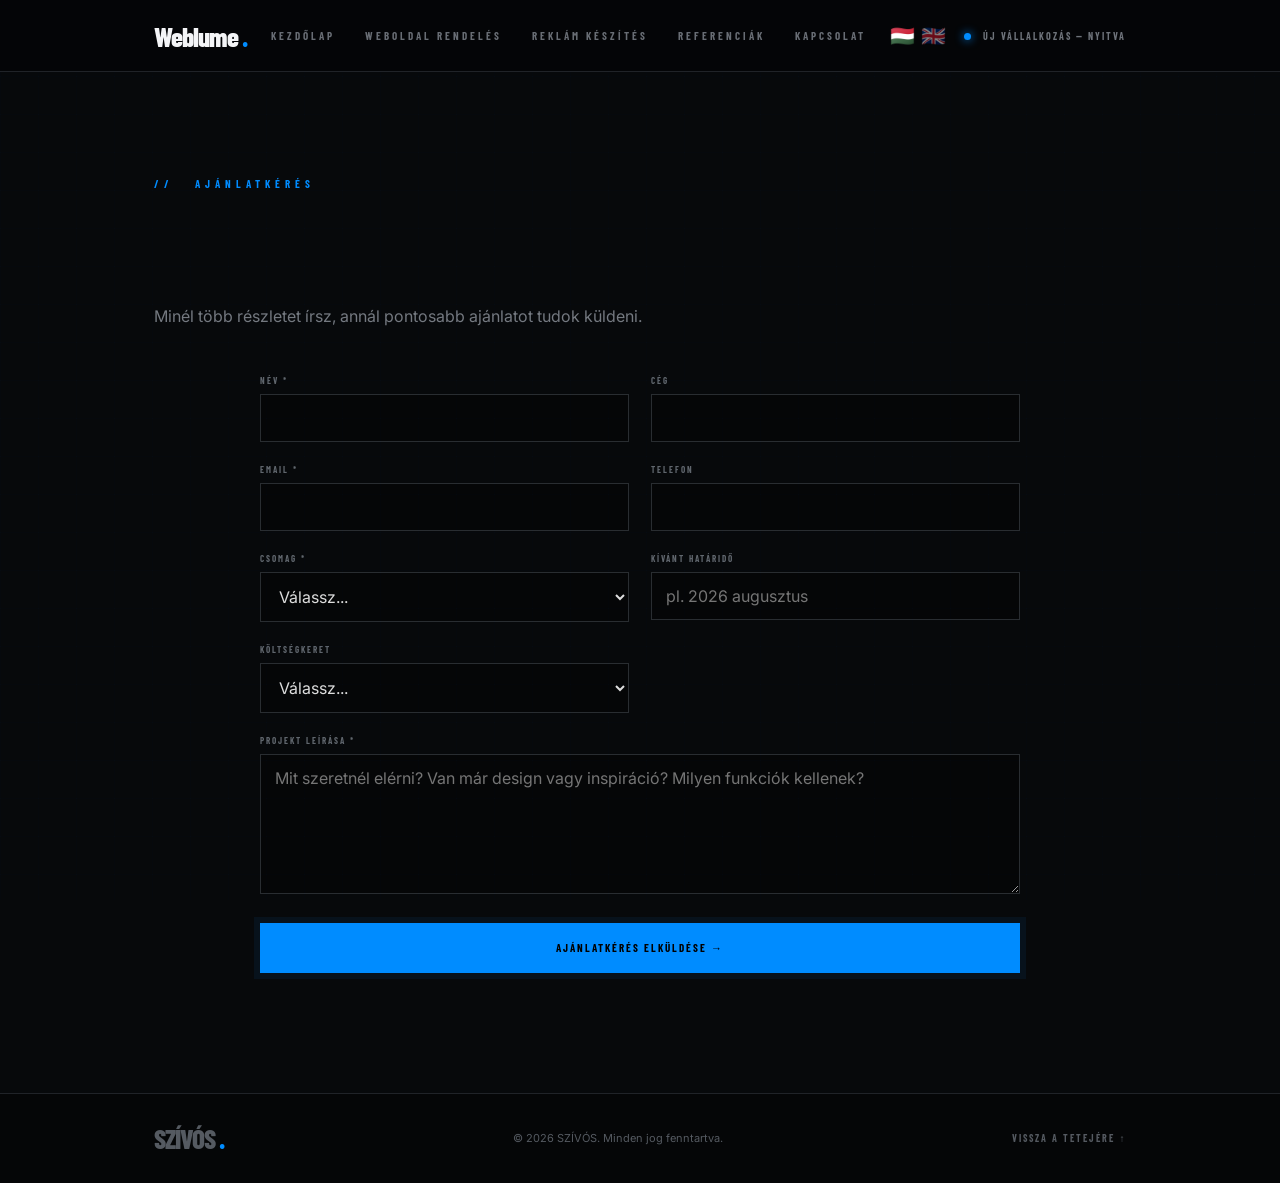
==== ajanlatkeres.html @ 160bc91e "Add files via upload" ====
<!DOCTYPE html>
<html lang="hu">
    <head>
        <meta charset="UTF-8">
        <meta name="viewport" content="width=device-width,initial-scale=1.0">
        <title>AJÁNLATKÉRÉS — SZÍVÓS.</title>
        <link rel="stylesheet" href="style.css">
    </head>
    <body id="top">
        <header class="header">
            <a class="logo" href="index.html">Weblume
                <span>.</span>
            </a>
            <nav class="nav">
                <a href="index.html">KEZDŐLAP</a>
                <a href="weboldal-rendeles.html">WEBOLDAL RENDELÉS</a>
                <a href="reklam-keszites">REKLÁM KÉSZÍTÉS</a>
                <a href="referenciak.html">REFERENCIÁK</a>
                <a href="kapcsolat.html">KAPCSOLAT</a>
            </nav>
            <div class="header-right">
                <button class="lang active">🇭🇺</button>
                <button class="lang">🇬🇧</button>
                <span class="status">
                    <i></i> ÚJ VÁLLALKOZÁS — NYITVA
                </span>
            </div>
            <button class="menu-toggle" aria-label="Menü">☰</button>
        </header>
        <main class="page">
            <section class="section quote-section">
                <div class="container">
                    <div class="eyebrow">// &nbsp; AJÁNLATKÉRÉS</div>
                    <h1 style="font:900 clamp(65px,8vw,115px)/.8 'Barlow Condensed';margin:18px 0 12px">AJÁNLATKÉRÉS</h1>
                    <p style="color:#747980;margin-bottom:45px">Minél több részletet írsz, annál pontosabb ajánlatot tudok küldeni.</p>
                    <form class="quote-form" id="quoteForm">
                        <div class="form-grid">
                            <div class="field">
                                <label>NÉV *</label>
                                <input name="Név" required>
                            </div>
                            <div class="field">
                                <label>CÉG</label>
                                <input name="Cég">
                            </div>
                            <div class="field">
                                <label>EMAIL *</label>
                                <input type="email" name="Email" required>
                            </div>
                            <div class="field">
                                <label>TELEFON</label>
                                <input name="Telefon">
                            </div>
                            <div class="field">
                                <label>CSOMAG *</label>
                                <select name="Csomag" required>
                                    <option value="">Válassz...</option>
                                    <option>One-page starter</option>
                                    <option>Bemutatkozó oldal</option>
                                    <option>Webshop</option>
                                    <option>Egyedi alkalmazás</option>
                                </select>
                            </div>
                            <div class="field">
                                <label>KÍVÁNT HATÁRIDŐ</label>
                                <input name="Határidő" placeholder="pl. 2026 augusztus">
                            </div>
                            <div class="field">
                                <label>KÖLTSÉGKERET</label>
                                <select name="Költségkeret">
                                    <option>Válassz...</option>
                                    <option>80–150 ezer Ft</option>
                                    <option>150–300 ezer Ft</option>
                                    <option>300–500 ezer Ft</option>
                                    <option>500 ezer Ft felett</option>
                                </select>
                            </div>
                            <div class="field full-row">
                                <label>PROJEKT LEÍRÁSA *</label>
                                <textarea name="Projekt leírása" required placeholder="Mit szeretnél elérni? Van már design vagy inspiráció? Milyen funkciók kellenek?"></textarea>
                            </div>
                        </div>
                        <button class="btn btn-primary full form-submit" type="submit">AJÁNLATKÉRÉS ELKÜLDÉSE →</button>
                        <p class="form-message" id="formMessage"></p>
                    </form>
                </div>
            </section>
        </main>
        <footer class="footer">
            <div class="logo">SZÍVÓS
                <span>.</span>
            </div>
            <p>© 2026 SZÍVÓS. Minden jog fenntartva.</p>
            <a href="#top">VISSZA A TETEJÉRE ↑</a>
        </footer>

        <!-- Sikeres ajánlatkérés popup -->
        <div class="success-modal" id="successModal" aria-hidden="true">
            <div class="success-modal-backdrop"></div>
            <div class="success-modal-box" role="dialog" aria-modal="true" aria-labelledby="successTitle">
                <button class="success-modal-close" id="successModalClose" type="button" aria-label="Bezárás">×</button>
                <div class="success-icon">✓</div>
                <div class="eyebrow">// &nbsp; ELKÜLDVE</div>
                <h2 id="successTitle">KÖSZÖNÖM A<br>MEGKERESÉST!</h2>
                <p>Az ajánlatkérésed sikeresen megérkezett. Hamarosan jelentkezem a megadott elérhetőségen.</p>
                <button class="btn btn-primary success-modal-button" id="successModalOk" type="button">RENDBEN →</button>
            </div>
        </div>

        <script src="ajanlatkeres.js"></script>
    </body>
</html>
---- style.css ----
@import url('https://fonts.googleapis.com/css2?family=Barlow+Condensed:wght@400;500;600;700;800;900&family=Inter:wght@400;500;600;700&display=swap');

:root {
    --bg: #050607;
    --panel: #0d0f11;
    --panel2: #090a0c;
    --white: #f4f5f7;
    --muted: #777c83;
    --muted2: #555a61;
    --line: #24282d;
    --blue: #008cff;
    --blue2: #006bc9;
}

* {
    box-sizing: border-box;
    margin: 0;
    padding: 0
}

html {
    scroll-behavior: smooth
}

body {
    background: var(--bg);
    color: var(--white);
    font-family: Inter, Arial, sans-serif;
    overflow-x: hidden;
}

body:before {
    content: "";
    position: fixed;
    inset: 0;
    pointer-events: none;
    z-index: 50;
    opacity: .16;
    background-image:
        linear-gradient(rgba(0, 140, 255, .08) 1px, transparent 1px),
        linear-gradient(90deg, rgba(0, 140, 255, .08) 1px, transparent 1px);
    background-size: 38px 38px;
}

a {
    text-decoration: none;
    color: inherit
}

button,
input,
select,
textarea {
    font: inherit
}

img {
    max-width: 100%;
    display: block
}

.header {
    position: fixed;
    top: 0;
    left: 0;
    right: 0;
    height: 72px;
    z-index: 100;
    display: flex;
    align-items: center;
    padding: 0 12%;
    background: rgba(5, 6, 8, .92);
    border-bottom: 1px solid #202328;
    backdrop-filter: blur(16px)
}

.logo {
    font: 800 27px "Barlow Condensed", sans-serif;
    letter-spacing: -1px;
    white-space: nowrap
}

.logo span {
    color: var(--blue)
}

.nav {
    display: flex;
    gap: 30px;
    margin: auto
}

.nav a {
    color: #686d74;
    font: 700 11px "Barlow Condensed", sans-serif;
    letter-spacing: 3px;
    transition: .2s
}

.nav a:hover,
.nav a.active {
    color: #fff
}

.header-right {
    display: flex;
    align-items: center;
    gap: 6px
}

.lang {
    border: 0;
    background: transparent;
    cursor: pointer;
    font-size: 20px;
    opacity: .5
}

.lang.active {
    opacity: 1
}

.status {
    margin-left: 12px;
    color: #6e737a;
    white-space: nowrap;
    font: 700 10px "Barlow Condensed";
    letter-spacing: 2px
}

.status i {
    display: inline-block;
    width: 7px;
    height: 7px;
    border-radius: 50%;
    background: var(--blue);
    box-shadow: 0 0 10px var(--blue);
    margin-right: 8px
}

.menu-toggle {
    display: none;
    margin-left: auto;
    border: 0;
    background: none;
    color: #fff;
    font-size: 25px
}

.page {
    padding-top: 72px
}

.section {
    padding: 105px 12%
}

.container {
    max-width: 1170px;
    margin: auto
}

.eyebrow {
    color: var(--blue);
    font: 700 11px "Barlow Condensed";
    letter-spacing: 5px
}

.section-title {
    display: flex;
    align-items: center;
    gap: 18px;
    margin-bottom: 48px
}

.section-title span {
    height: 1px;
    background: var(--line);
    flex: 1
}

.section-title p {
    color: #51565d;
    font: 700 10px "Barlow Condensed";
    letter-spacing: 5px
}

h1,
h2,
h3,
.condensed {
    font-family: "Barlow Condensed", sans-serif
}

.btn {
    min-height: 50px;
    padding: 0 25px;
    display: inline-flex;
    align-items: center;
    justify-content: center;
    border: 1px solid var(--line);
    font: 700 11px "Barlow Condensed";
    letter-spacing: 2px;
    cursor: pointer;
    transition: .2s
}

.btn-primary {
    background: var(--blue);
    border-color: var(--blue);
    box-shadow: 0 0 0 6px rgba(0, 140, 255, .07)
}

.btn-primary:hover {
    background: #1599ff;
    transform: translateY(-2px)
}

.btn-dark {
    background: #090a0c
}

.btn-dark:hover {
    border-color: var(--blue);
    color: var(--blue)
}

.hero-home {
    min-height: calc(100vh - 72px);
    display: flex;
    align-items: center;
    padding: 90px 12%;
    position: relative;
    overflow: hidden;
    background:
        radial-gradient(circle at 82% 60%, rgba(0, 100, 220, .19), transparent 30%),
        linear-gradient(90deg, #050607 0%, #050607 55%, #07101c 100%)
}

.hero-home:after {
    content: "";
    position: absolute;
    width: 650px;
    height: 650px;
    right: -120px;
    bottom: -240px;
    background: radial-gradient(circle, rgba(0, 113, 255, .22), transparent 68%);
    filter: blur(20px)
}

.hero-copy {
    position: relative;
    z-index: 2;
    max-width: 760px
}

.hero-copy h1 {
    margin: 25px 0 34px;
    font: 900 clamp(82px, 11vw, 166px) / 0.82 "Barlow Condensed";
    letter-spacing: -.045em;
    color: #f4f5f7;
    text-shadow: 0 8px 38px rgba(0, 0, 0, .35);
    max-width: 100%;
    animation: hero-title-in .9s cubic-bezier(.2,.75,.25,1) both;
}

.hero-copy h1 > span {
    display: block;
    white-space: nowrap;
}

.hero-copy h1 > span + span {
    margin-top: .24em;
}

.hero-dot {
    color: var(--blue);
}

.hero-copy p {
    max-width: 540px;
    color: #c0c5cc;
    line-height: 1.75;
    font-size: 16px;
    text-wrap: pretty;
    animation: rise-in .75s .15s both;
}

/* Shared reading rhythm and contrast across the inner pages */
.section p,
.order-hero p,
.contact-box p,
.ref-info p,
.ad-hero .hero-lead,
.ad-copy > p,
.cta-box p,
.process-item p,
.format-card p {
    color: #aeb4bd;
    line-height: 1.75;
}

.order-hero h1,
.order-shadow,
.contact-layout h1,
.ad-hero h1,
.section-heading,
.cta-box h2 {
    text-wrap: balance;
}

.order-hero h1,
.contact-layout h1,
.ad-hero h1,
.section-heading {
    animation: hero-title-in .8s cubic-bezier(.2,.75,.25,1) both;
}

.hero-actions {
    display: flex;
    gap: 12px;
    margin-top: 34px;
    animation: rise-in .75s .25s both
}

.service-grid {
    display: grid;
    grid-template-columns: repeat(3, 1fr);
    gap: 22px
}

.service-card {
    min-height: 225px;
    padding: 31px;
    border: 1px solid var(--line);
    background: #101113;
    position: relative;
    transition: .25s
}

.service-card:hover {
    border-color: var(--blue);
    box-shadow: 0 0 30px rgba(0, 140, 255, .08)
}

.service-card .num {
    color: var(--blue);
    font: 700 11px "Barlow Condensed";
    letter-spacing: 2px
}

.service-card h2 {
    margin: 20px 0 13px;
    font-size: 29px
}

.service-card p {
    color: #aeb4bd;
    font-size: 13px;
    line-height: 1.6
}

.service-card a {
    position: absolute;
    left: 31px;
    bottom: 24px;
    color: var(--blue);
    letter-spacing: 5px;
    font-weight: 700
}

.showcase {
    height: 400px;
    margin-top: 80px;
    border: 1px solid var(--line);
    position: relative;
    overflow: hidden;
    background: radial-gradient(ellipse at 60% 60%, #252b31 0, #090a0b 38%, #030405 72%)
}

.showcase:before {
    content: "";
    position: absolute;
    left: 18%;
    right: 8%;
    bottom: 23%;
    height: 35%;
    border-radius: 50% 70% 8% 10%;
    transform: skewX(-12deg) rotate(-3deg);
    background: linear-gradient(150deg, #101317, #444b53 43%, #070809 75%);
    box-shadow: 0 45px 60px #000
}

.showcase:after {
    content: "";
    position: absolute;
    left: 28%;
    bottom: 39%;
    width: 190px;
    height: 52px;
    background: linear-gradient(90deg, #ff2020, #fff);
    box-shadow: 0 0 35px rgba(255, 30, 30, .65);
    transform: skewX(-12deg) rotate(6deg);
    border-radius: 8px
}

.live {
    position: absolute;
    right: 24px;
    top: 24px;
    color: var(--blue);
    font: 700 10px "Barlow Condensed";
    letter-spacing: 2px
}

.refs-grid {
    display: grid;
    grid-template-columns: repeat(2, 1fr);
    gap: 22px
}

.ref-card {
    border: 1px solid var(--line);
    background: #101113;
    overflow: hidden
}

.ref-visual {
    height: 330px;
    background: #05070a;
    position: relative;
    overflow: hidden
}

.ref-visual.dashboard:after {
    content: "";
    position: absolute;
    left: 21%;
    top: 25%;
    width: 58%;
    height: 48%;
    border: 1px solid #17212d;
    background:
        linear-gradient(90deg, rgba(0, 140, 255, .16), transparent),
        repeating-linear-gradient(0deg, #0c1116 0 18px, #101820 18px 20px);
    box-shadow: 0 0 50px rgba(0, 90, 180, .18)
}

.ref-visual.car:after {
    content: "";
    position: absolute;
    left: 10%;
    right: 8%;
    bottom: 28%;
    height: 33%;
    border-radius: 60% 70% 10% 10%;
    transform: skewX(-12deg) rotate(-4deg);
    background: linear-gradient(150deg, #0e1114, #4a5055 45%, #08090a);
    box-shadow: 0 35px 50px #000
}

.ref-visual.car:before {
    content: "";
    position: absolute;
    left: 18%;
    bottom: 40%;
    width: 125px;
    height: 35px;
    background: #f42a2a;
    box-shadow: 0 0 35px #f42a2a;
    transform: skewX(-12deg)
}

.ref-info {
    padding: 27px
}

.ref-info small {
    color: var(--blue);
    font: 700 10px "Barlow Condensed";
    letter-spacing: 2px
}

.ref-info h3 {
    font-size: 28px;
    margin: 10px 0
}

.ref-info p {
    color: #aeb4bd;
    font-size: 13px;
    line-height: 1.6
}

.tags {
    display: flex;
    gap: 7px;
    flex-wrap: wrap;
    margin-top: 15px
}

.tag {
    padding: 6px 9px;
    border: 1px solid #292d31;
    color: #6e747a;
    font: 700 8px "Barlow Condensed";
    letter-spacing: 1.5px
}

.open {
    display: block;
    margin-top: 18px;
    color: var(--blue);
    font: 700 10px "Barlow Condensed";
    letter-spacing: 2px
}

.contact-layout {
    display: grid;
    grid-template-columns: 1fr 1fr;
    gap: 80px;
    align-items: center
}

.contact-layout h1 {
    font: 900 clamp(85px, 9vw, 145px)/.76 "Barlow Condensed";
    letter-spacing: -4px;
    margin: 25px 0 50px
}

.contact-list {
    border-top: 1px solid var(--line)
}

.contact-row {
    display: flex;
    justify-content: space-between;
    gap: 20px;
    padding: 17px 0;
    border-bottom: 1px solid var(--line)
}

.contact-row span {
    color: #5e636a;
    font: 700 9px "Barlow Condensed";
    letter-spacing: 2px
}

.contact-row strong {
    font: 700 10px "Barlow Condensed";
    letter-spacing: 2px;
    text-align: right
}

.contact-box {
    border: 1px solid var(--line);
    padding: 32px;
    background: #101113
}

.contact-box h2 {
    font-size: 28px;
    margin-bottom: 12px
}

.contact-box p {
    color: #aeb4bd;
    font-size: 13px;
    line-height: 1.7;
    margin-bottom: 28px
}

.contact-box .btn {
    width: 100%;
    margin-top: 10px
}

.order-hero {
    min-height: 820px;
    padding: 150px 12% 55px;
    position: relative;
    overflow: hidden;
    background:
        radial-gradient(circle at 70% 45%, rgba(0, 105, 240, .25), transparent 35%),
        linear-gradient(135deg, #030a15, #04060c 65%)
}

.order-grid {
    position: absolute;
    inset: 0;
    background-image: linear-gradient(rgba(0, 110, 255, .11) 1px, transparent 1px), linear-gradient(90deg, rgba(0, 110, 255, .11) 1px, transparent 1px);
    background-size: 38px 38px
}

.order-grid:after {
    content: "";
    position: absolute;
    inset: 0;
    background: linear-gradient(165deg, transparent 20%, rgba(0, 90, 220, .28) 20.2%, transparent 34%),
        linear-gradient(345deg, transparent 52%, rgba(0, 90, 220, .18) 52.2%, transparent 68%)
}

.order-inner {
    position: relative;
    z-index: 2;
    max-width: 1170px;
    margin: auto
}

.order-label {
    display: inline-block;
    padding: 7px 27px;
    border: 1px solid #28303b;
    border-radius: 20px;
    background: #05080c;
    color: var(--blue);
    font: 700 10px "Barlow Condensed";
    letter-spacing: 4px
}

.order-hero h1 {
    font: 900 clamp(100px, 11vw, 175px)/.75 "Barlow Condensed";
    letter-spacing: -5px;
    margin-top: 27px
}

.order-shadow {
    font: 900 clamp(100px, 11vw, 175px)/.75 "Barlow Condensed";
    letter-spacing: -5px;
    color: #444950;
    opacity: .65;
    margin-top: -2px
}

.order-desc {
    max-width: 615px;
    padding: 18px 16px;
    border-left: 2px solid var(--blue);
    background: rgba(7, 14, 22, .88);
    color: #92979e;
    line-height: 1.7;
    margin-top: 55px
}

.stats {
    display: grid;
    grid-template-columns: repeat(3, 1fr);
    gap: 16px;
    margin-top: 36px
}

.stat {
    padding: 17px 16px;
    border: 1px solid #29323d;
    background: rgba(7, 11, 16, .94)
}

.stat span {
    display: block;
    color: #626971;
    font: 700 9px "Barlow Condensed";
    letter-spacing: 2px;
    margin-bottom: 7px
}

.stat strong {
    color: var(--blue);
    font: 700 24px "Barlow Condensed"
}

.package-grid {
    display: grid;
    grid-template-columns: repeat(4, 1fr);
    gap: 20px
}

.package {
    min-height: 375px;
    padding: 27px 22px 22px;
    border: 1px solid var(--line);
    background: #101113;
    position: relative;
    transition: .2s
}

.package:hover,
.package.selected {
    border-color: var(--blue)
}

.package .num {
    color: var(--blue);
    font: 700 11px "Barlow Condensed";
    letter-spacing: 2px
}

.package h2 {
    font-size: 24px;
    margin: 18px 0 7px
}

.price {
    color: var(--blue);
    font: 700 16px "Barlow Condensed"
}

.package p {
    min-height: 70px;
    color: #aeb4bd;
    font-size: 13px;
    line-height: 1.55;
    margin-top: 15px
}

.package ul {
    list-style: none;
    border-top: 1px solid #292d31;
    padding-top: 11px;
    margin-top: 13px
}

.package li {
    color: #62686f;
    font: 700 9px "Barlow Condensed";
    letter-spacing: 1.7px;
    margin: 9px 0
}

.package li:before {
    content: "Ã¢Å“â€œ";
    color: var(--blue);
    margin-right: 8px
}

.package button {
    position: absolute;
    left: 22px;
    right: 22px;
    bottom: 21px;
    height: 38px;
    background: #08090a;
    color: #ddd;
    border: 1px solid #292d31;
    font: 700 9px "Barlow Condensed";
    letter-spacing: 2px;
    cursor: pointer
}

.package button:hover {
    border-color: var(--blue);
    color: var(--blue)
}

.popular {
    border-color: var(--blue)
}

.popular-label {
    position: absolute;
    top: -1px;
    left: 14px;
    transform: translateY(-50%);
    padding: 5px 10px;
    background: var(--blue);
    font: 700 9px "Barlow Condensed";
    letter-spacing: 1px
}

.extras {
    background: #070809
}

.option-grid {
    display: grid;
    grid-template-columns: repeat(4, 1fr);
    gap: 10px
}

.option {
    position: relative;
    min-height: 76px;
    padding: 16px;
    border: 1px solid #25292e;
    background: #090a0c;
    cursor: pointer;
    display: flex;
    align-items: center
}

.option input {
    position: absolute;
    opacity: 0
}

.option strong {
    display: block;
    font: 700 16px "Barlow Condensed"
}

.option small {
    display: block;
    color: #555b62;
    font: 700 8px "Barlow Condensed";
    letter-spacing: 2px;
    margin-top: 5px
}

.option i {
    margin-left: auto;
    width: 14px;
    height: 14px;
    border: 1px solid #30353a;
    border-radius: 50%
}

.option input:checked~i {
    background: var(--blue);
    border-color: var(--blue);
    box-shadow: 0 0 0 3px rgba(0, 140, 255, .1)
}

.style-grid {
    display: grid;
    grid-template-columns: repeat(4, 1fr);
    gap: 14px
}

.style-card {
    position: relative;
    padding: 22px;
    border: 1px solid var(--line);
    background: #0c0d0f;
    cursor: pointer
}

.style-card input {
    position: absolute;
    opacity: 0
}

.style-card:has(input:checked) {
    border-color: var(--blue)
}

.style-card strong {
    display: block;
    font: 700 21px "Barlow Condensed"
}

.style-card span {
    display: block;
    color: #aeb4bd;
    font-size: 12px;
    margin-top: 7px
}

.style-card i {
    position: absolute;
    right: 17px;
    top: 19px;
    width: 13px;
    height: 13px;
    border: 1px solid #2c3035;
    border-radius: 50%
}

.style-card:has(input:checked) i {
    background: var(--blue);
    border-color: var(--blue)
}

.calc-layout {
    display: grid;
    grid-template-columns: 1.4fr .9fr;
    gap: 22px
}

.calc-box,
.price-box {
    border: 1px solid #292d32;
    background: #0c0e10
}

.calc-box {
    padding: 5px 22px
}

.calc-row {
    min-height: 70px;
    display: grid;
    grid-template-columns: 170px 1fr auto;
    gap: 15px;
    align-items: center;
    border-bottom: 1px solid #292d32
}

.calc-row:last-child {
    border: 0
}

.calc-row span {
    color: #5e646b;
    font: 700 9px "Barlow Condensed";
    letter-spacing: 2px
}

.calc-row strong {
    color: #e5e7ea;
    font: 700 13px "Barlow Condensed"
}

.calc-row small {
    color: var(--blue);
    font: 700 10px "Barlow Condensed"
}

.price-box {
    padding: 27px;
    border-color: var(--blue)
}

.live-label {
    display: inline-block;
    padding: 5px 9px;
    margin: -28px 0 22px;
    background: var(--blue);
    font: 700 9px "Barlow Condensed"
}

.price-box>span {
    display: block;
    color: #5e646b;
    font: 700 9px "Barlow Condensed";
    letter-spacing: 2px
}

.total {
    display: block;
    min-height: 55px;
    color: var(--blue);
    font: 900 44px "Barlow Condensed";
    margin: 7px 0
}

.price-box p {
    color: #646a71;
    font: 700 9px "Barlow Condensed";
    letter-spacing: 1.5px;
    line-height: 1.6;
    margin-bottom: 18px
}

.full {
    width: 100%
}

.reset {
    width: 100%;
    height: 42px;
    margin-top: 10px;
    background: #08090a;
    color: #aaa;
    border: 1px solid var(--line);
    font: 700 10px "Barlow Condensed";
    letter-spacing: 2px;
    cursor: pointer
}

.process-grid {
    display: grid;
    grid-template-columns: repeat(4, 1fr);
    gap: 45px
}

.process-item .circle {
    width: 45px;
    height: 45px;
    display: grid;
    place-items: center;
    border: 2px solid var(--blue);
    border-radius: 50%;
    color: var(--blue);
    font: 700 12px "Barlow Condensed";
    margin-bottom: 20px
}

.process-item h3 {
    font-size: 19px;
    margin-bottom: 8px
}

.process-item p {
    color: #6d7279;
    font-size: 12px;
    line-height: 1.6
}

.faq-list {
    max-width: 720px;
    margin: auto
}

details {
    border: 1px solid #292d31;
    background: #0c0e10;
    margin-bottom: 10px
}

summary {
    list-style: none;
    padding: 21px 20px;
    cursor: pointer;
    font: 700 18px "Barlow Condensed"
}

summary::-webkit-details-marker {
    display: none
}

summary:after {
    content: "+";
    float: right;
    color: var(--blue)
}

details[open] summary:after {
    content: "Ã¢Ë†â€™"
}

details p {
    padding: 0 20px 20px;
    color: #aeb4bd;
    font-size: 13px;
    line-height: 1.7
}

.quote-section {
    background: #07090b
}

.quote-form {
    max-width: 760px;
    margin: auto
}

.form-grid {
    display: grid;
    grid-template-columns: 1fr 1fr;
    gap: 22px
}

.field label {
    display: block;
    color: #60666d;
    font: 700 9px "Barlow Condensed";
    letter-spacing: 2px;
    margin-bottom: 8px
}

.field input,
.field select,
.field textarea {
    width: 100%;
    border: 1px solid #292d31;
    background: #050607;
    color: #ddd;
    padding: 13px 14px;
    outline: none
}

.field input:focus,
.field select:focus,
.field textarea:focus {
    border-color: var(--blue)
}

.field.full-row {
    grid-column: 1/-1
}

.field textarea {
    min-height: 140px;
    resize: vertical
}

.form-submit {
    margin-top: 25px
}

.form-message {
    margin-top: 15px;
    color: var(--blue);
    font-size: 13px
}

.footer {
    min-height: 90px;
    padding: 28px 12%;
    border-top: 1px solid #202328;
    display: flex;
    justify-content: space-between;
    align-items: center;
    color: #555a61;
    font-size: 11px
}

.footer a {
    font: 700 10px "Barlow Condensed";
    letter-spacing: 2px
}

@media(max-width:1100px) {

    .header,
    .section,
    .order-hero,
    .hero-home {
        padding-left: 6%;
        padding-right: 6%
    }

    .nav {
        gap: 15px
    }

    .package-grid,
    .option-grid {
        grid-template-columns: repeat(2, 1fr)
    }
}

@media(max-width:800px) {
    .header {
        padding: 0 22px
    }

    .nav {
        display: none
    }

    .header-right {
        display: flex;
        position: absolute;
        right: 62px;
        gap: 2px;
    }

    .header-right .status { display: none; }

    .header-right .lang { font-size: 18px; }

    .menu-toggle {
        display: block
    }

    .nav.mobile-open {
        display: flex;
        position: absolute;
        top: 72px;
        left: 0;
        right: 0;
        padding: 25px;
        flex-direction: column;
        background: #08090a;
        border-bottom: 1px solid var(--line)
    }

    .hero-home {
        min-height: 800px;
        padding: 120px 22px 60px
    }

    .hero-copy h1 {
        font-size: 90px
    }

    .hero-actions {
        flex-direction: column;
        max-width: 300px
    }

    .section,
    .order-hero {
        padding-left: 22px;
        padding-right: 22px
    }

    .service-grid,
    .refs-grid,
    .contact-layout,
    .package-grid,
    .option-grid,
    .style-grid,
    .calc-layout,
    .process-grid {
        grid-template-columns: 1fr
    }

    .stats {
        grid-template-columns: 1fr
    }

    .order-hero {
        min-height: 800px;
        padding-top: 135px
    }

    .order-desc {
        margin-top: 55px
    }

    .calc-row {
        grid-template-columns: 1fr;
        gap: 7px;
        padding: 14px 0
    }

    .form-grid {
        grid-template-columns: 1fr
    }

    .field.full-row {
        grid-column: auto
    }

    .footer {
        padding: 25px 22px;
        flex-wrap: wrap;
        gap: 18px
    }
}

@media(max-width:450px) {

    .hero-copy h1,
    .order-hero h1,
    .order-shadow {
        font-size: 76px
    }

    .contact-layout h1 {
        font-size: 78px
    }
}

/* Subtle movement and clearer hero typography */
@keyframes hero-title-in {
    from { opacity: 0; transform: translateY(24px); filter: blur(8px); }
    to { opacity: 1; transform: translateY(0); filter: blur(0); }
}

@keyframes rise-in {
    from { opacity: 0; transform: translateY(14px); }
    to { opacity: 1; transform: translateY(0); }
}

.hero-home:before {
    content: "";
    position: absolute;
    inset: 0;
    pointer-events: none;
    background: linear-gradient(115deg, transparent 35%, rgba(0, 140, 255, .055), transparent 65%);
    transform: translateX(-70%);
    animation: hero-sweep 1.5s .3s ease-out forwards;
}

@keyframes hero-sweep {
    to { transform: translateX(70%); }
}

.service-card,
.ref-card,
.package,
.format-card,
.process-item {
    transition: transform .35s cubic-bezier(.2,.7,.2,1), border-color .25s ease, box-shadow .3s ease;
}

.service-card:hover,
.package:hover,
.ref-card:hover {
    transform: translateY(-5px);
}

.btn,
.nav a,
.footer a {
    transition: color .25s ease, background-color .25s ease, border-color .25s ease, transform .25s ease, box-shadow .25s ease;
}

.service-card,
.section-title,
.showcase,
.ref-card,
.ref-info,
.format-card,
.process-item,
.contact-layout > *,
.quote-form,
.ad-hero .container > *,
.order-inner > *,
.cta-box,
.two-column > *,
.section .container > h1 {
    opacity: 0;
    transform: translateY(20px);
    transition: opacity .65s ease, transform .65s cubic-bezier(.2,.7,.2,1);
}

.in-view {
    opacity: 1;
    transform: translateY(0);
}

.status i {
    animation: status-pulse 2.2s ease-in-out infinite;
}

@keyframes status-pulse {
    50% { box-shadow: 0 0 0 6px rgba(0, 140, 255, .08), 0 0 16px var(--blue); }
}

@media(max-width:800px) {
    .hero-copy h1 {
        font-size: clamp(66px, 13.5vw, 96px);
        line-height: .88;
        letter-spacing: -.05em;
        margin-bottom: 30px;
    }

    .hero-copy p { font-size: 15px; }
}

@media(max-width:450px) {
    .hero-copy h1 { font-size: clamp(52px, 14vw, 70px); }
}

@media(prefers-reduced-motion: reduce) {
    *, *::before, *::after {
        scroll-behavior: auto !important;
        animation-duration: .01ms !important;
        animation-iteration-count: 1 !important;
        transition-duration: .01ms !important;
    }

    .service-card, .section-title, .showcase, .ref-card, .ref-info, .format-card, .process-item,
    .contact-layout > *, .quote-form, .ad-hero .container > *, .order-inner > *, .cta-box, .two-column > *, .section .container > h1 {
        opacity: 1;
        transform: none;
    }
}


/* REKLÃƒÂM KÃƒâ€°SZÃƒÂTÃƒâ€°S */
.ad-hero {
    min-height: 82vh;
    display: flex;
    align-items: center;
    position: relative;
    overflow: hidden;
    background: linear-gradient(90deg, rgba(0, 0, 0, .96), rgba(0, 8, 20, .88) 55%, rgba(0, 20, 48, .72)), radial-gradient(circle at 80% 45%, rgba(0, 125, 255, .25), transparent 40%), #050608
}

.ad-hero:before {
    content: "";
    position: absolute;
    inset: 0;
    opacity: .18;
    background-image: linear-gradient(rgba(0, 130, 255, .35) 1px, transparent 1px), linear-gradient(90deg, rgba(0, 130, 255, .35) 1px, transparent 1px);
    background-size: 42px 42px
}

.ad-hero .container {
    position: relative;
    z-index: 1
}

.ad-hero h1 {
    font-size: clamp(5rem, 11vw, 11rem);
    line-height: .78;
    letter-spacing: -.045em;
    margin: 28px 0 35px
}

.ad-hero h1 span,
.section-heading span {
    color: #4b4f57
}

.hero-lead {
    max-width: 690px;
    font-size: 1.15rem;
    line-height: 1.8;
    color: #8e929a
}

.hero-lead strong {
    color: #f5f5f5
}

.ad-stats {
    display: grid;
    grid-template-columns: repeat(3, 1fr);
    gap: 16px;
    max-width: 1000px;
    margin-top: 65px
}

.stat-box {
    border: 1px solid #24282e;
    background: rgba(5, 7, 10, .78);
    padding: 22px 25px
}

.stat-box span {
    display: block;
    color: #656b75;
    font-size: .65rem;
    letter-spacing: .2em;
    margin-bottom: 9px
}

.stat-box strong {
    color: #168cff;
    font-size: 1rem;
    letter-spacing: .08em
}

.ad-service-grid {
    grid-template-columns: repeat(3, 1fr)
}

.ad-card {
    min-height: 390px
}

.ad-card.featured {
    border-color: #078cff;
    box-shadow: 0 0 35px rgba(0, 130, 255, .08)
}

.ad-card ul {
    list-style: none;
    padding: 0;
    margin: 25px 0 0
}

.ad-card li {
    color: #777d87;
    border-top: 1px solid #25282d;
    padding: 10px 0;
    font-size: .72rem;
    text-transform: uppercase;
    letter-spacing: .1em
}

.ad-card li:before {
    content: "Ã¢Å“â€œ";
    color: #078cff;
    margin-right: 9px
}

.card-tag {
    display: inline-block;
    margin-top: 25px;
    color: #078cff;
    font-size: .62rem;
    letter-spacing: .16em
}

.ad-dark-section {
    background: #050608;
    border-top: 1px solid #101318;
    border-bottom: 1px solid #101318
}

.two-column {
    display: grid;
    grid-template-columns: .8fr 1.2fr;
    gap: 100px;
    align-items: start
}

.section-heading {
    font-size: clamp(3rem, 6vw, 6rem);
    line-height: .88;
    margin: 25px 0 0
}

.ad-copy>p {
    color: #7d828b;
    font-size: 1.05rem;
    line-height: 1.8;
    max-width: 680px
}

.ad-copy strong {
    color: #f3f3f3
}

.feature-list {
    margin-top: 45px
}

.feature-list>div {
    display: grid;
    grid-template-columns: 55px 1fr;
    gap: 4px 15px;
    padding: 20px 0;
    border-top: 1px solid #24282e
}

.feature-list span {
    grid-row: span 2;
    color: #078cff;
    font-size: .75rem;
    letter-spacing: .1em
}

.feature-list strong {
    font-size: .82rem;
    letter-spacing: .13em
}

.feature-list small {
    color: #666c75;
    line-height: 1.6
}

.process-grid {
    display: grid;
    grid-template-columns: repeat(4, 1fr);
    gap: 35px;
    margin-top: 55px
}

.process-item {
    border-top: 2px solid #168cff;
    padding-top: 22px
}

.process-item>span,
.format-card>span {
    color: #078cff;
    font-size: .75rem;
    letter-spacing: .14em
}

.process-item h3 {
    font-size: 1.15rem;
    margin: 20px 0 12px
}

.process-item p {
    color: #70757e;
    line-height: 1.65;
    font-size: .9rem
}

.ad-grid-section {
    background: linear-gradient(rgba(7, 12, 20, .7), rgba(7, 12, 20, .7)), repeating-linear-gradient(0deg, transparent 0 39px, rgba(0, 130, 255, .07) 40px), repeating-linear-gradient(90deg, transparent 0 39px, rgba(0, 130, 255, .07) 40px)
}

.format-grid {
    display: grid;
    grid-template-columns: repeat(4, 1fr);
    gap: 15px;
    margin-top: 50px
}

.format-card {
    min-height: 180px;
    border: 1px solid #24282e;
    background: rgba(8, 10, 14, .75);
    padding: 28px;
    transition: .25s ease
}

.format-card:hover {
    border-color: #078cff;
    transform: translateY(-3px)
}

.format-card h3 {
    font-size: 1.25rem;
    margin: 28px 0 10px
}

.format-card p {
    color: #6f747c;
    font-size: .88rem;
    line-height: 1.55
}

.ad-cta {
    padding-bottom: 110px
}

.cta-box {
    border: 1px solid #078cff;
    background: linear-gradient(100deg, rgba(0, 95, 190, .15), rgba(4, 7, 11, .8));
    padding: 55px;
    display: flex;
    justify-content: space-between;
    align-items: center;
    gap: 50px
}

.cta-box h2 {
    font-size: clamp(2.5rem, 5vw, 5rem);
    line-height: .9;
    margin: 20px 0
}

.cta-box p {
    color: #737983;
    max-width: 650px;
    line-height: 1.7
}

@media(max-width:1000px) {

    .ad-service-grid,
    .process-grid,
    .format-grid {
        grid-template-columns: repeat(2, 1fr)
    }

    .two-column {
        grid-template-columns: 1fr;
        gap: 50px
    }
}

@media(max-width:700px) {
    .ad-hero {
        min-height: auto;
        padding: 100px 0 70px
    }

    .ad-hero h1 {
        font-size: clamp(4rem, 18vw, 7rem)
    }

    .ad-stats,
    .ad-service-grid,
    .process-grid,
    .format-grid {
        grid-template-columns: 1fr
    }

    .cta-box {
        padding: 30px;
        flex-direction: column;
        align-items: flex-start
    }
}


/* ================================
   AJÃNLATKÃ‰RÃ‰S â€” SIKERES KÃœLDÃ‰S
   ================================ */

body.modal-open {
    overflow: hidden;
}

.success-modal {
    position: fixed;
    inset: 0;
    z-index: 1000;
    display: flex;
    align-items: center;
    justify-content: center;
    padding: 25px;
    visibility: hidden;
    opacity: 0;
    pointer-events: none;
    transition: opacity .25s ease, visibility .25s ease;
}

.success-modal.show {
    visibility: visible;
    opacity: 1;
    pointer-events: auto;
}

.success-modal-backdrop {
    position: absolute;
    inset: 0;
    background: rgba(0, 0, 0, .78);
    backdrop-filter: blur(10px);
}

.success-modal-box {
    position: relative;
    z-index: 1;
    width: min(520px, 100%);
    padding: 48px 42px 42px;
    background: #0d0f11;
    border: 1px solid var(--blue);
    box-shadow: 0 0 70px rgba(0, 140, 255, .16);
    text-align: center;
    transform: translateY(20px) scale(.97);
    transition: transform .3s cubic-bezier(.2,.7,.2,1);
}

.success-modal.show .success-modal-box {
    transform: translateY(0) scale(1);
}

.success-modal-close {
    position: absolute;
    top: 14px;
    right: 17px;
    width: 38px;
    height: 38px;
    border: 1px solid var(--line);
    background: #08090a;
    color: #888e95;
    font-size: 25px;
    line-height: 1;
    cursor: pointer;
    transition: .2s ease;
}

.success-modal-close:hover {
    color: #fff;
    border-color: var(--blue);
}

.success-icon {
    width: 62px;
    height: 62px;
    margin: 0 auto 25px;
    display: grid;
    place-items: center;
    border: 2px solid var(--blue);
    border-radius: 50%;
    color: var(--blue);
    font: 700 28px "Inter", sans-serif;
    box-shadow: 0 0 28px rgba(0, 140, 255, .18);
}

.success-modal-box .eyebrow {
    margin-bottom: 15px;
}

.success-modal-box h2 {
    margin: 0 0 18px;
    font: 900 clamp(42px, 7vw, 64px) / .82 "Barlow Condensed", sans-serif;
    letter-spacing: -.02em;
}

.success-modal-box p {
    max-width: 390px;
    margin: 0 auto;
    color: #aeb4bd;
    font-size: 14px;
    line-height: 1.7;
}

.success-modal-button {
    margin-top: 30px;
}

.form-submit:disabled {
    opacity: .65;
    cursor: wait;
    transform: none;
}

@media(max-width:500px) {
    .success-modal-box {
        padding: 42px 25px 30px;
    }

    .success-modal-box h2 {
        font-size: 48px;
    }
}

/* AJÁNLATKÉRÉS - FORM MEGJELENÍTÉSE */

.quote-form {
    opacity: 1 !important;
    transform: translateY(0) !important;
}
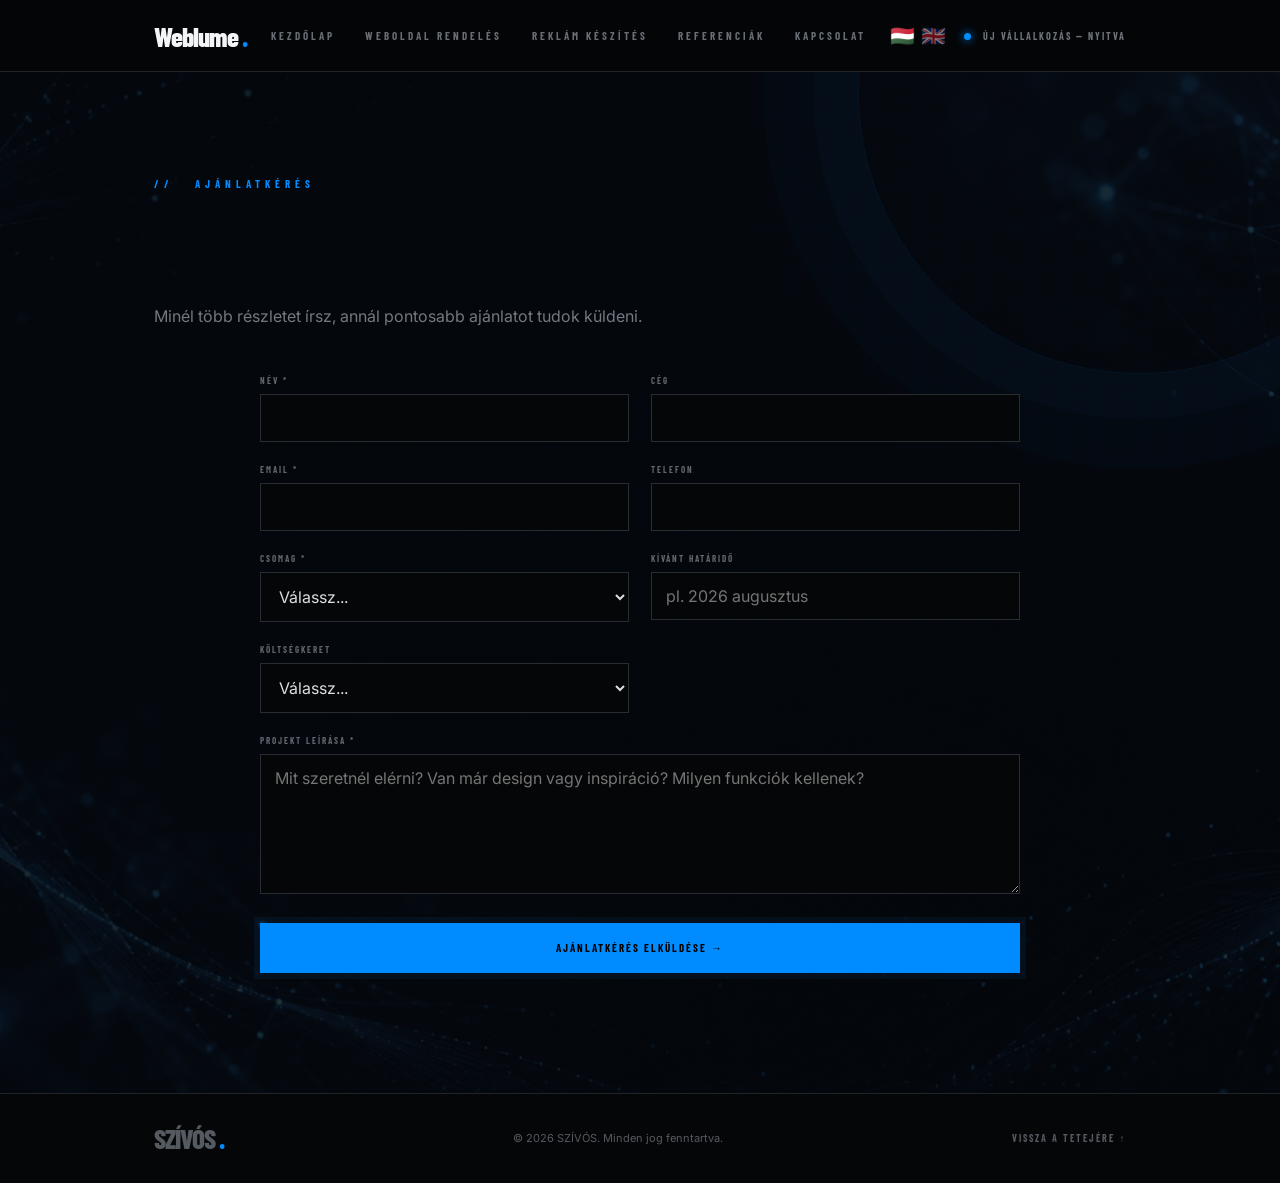
==== commit ab8ceaf1: "Add files via upload" ====
--- a/ajanlatkeres.html
+++ b/ajanlatkeres.html
@@ -33,7 +33,7 @@
                     <div class="eyebrow">// &nbsp; AJÁNLATKÉRÉS</div>
                     <h1 style="font:900 clamp(65px,8vw,115px)/.8 'Barlow Condensed';margin:18px 0 12px">AJÁNLATKÉRÉS</h1>
                     <p style="color:#747980;margin-bottom:45px">Minél több részletet írsz, annál pontosabb ajánlatot tudok küldeni.</p>
-                    <form class="quote-form" id="quoteForm">
+                    <form class="quote-form" id="quoteForm" data-ajax-form>
                         <div class="form-grid">
                             <div class="field">
                                 <label>NÉV *</label>
@@ -107,6 +107,7 @@
             </div>
         </div>
 
+        <script src="script.js"></script>
         <script src="ajanlatkeres.js"></script>
     </body>
-</html>+</html>
--- a/style.css
+++ b/style.css
@@ -225,6 +225,10 @@
     color: var(--blue)
 }
 
+/* ==================================================
+   FÅOLDALI HERO â€” WEBLUME HÃTTÃ‰RKÃ‰P
+================================================== */
+
 .hero-home {
     min-height: calc(100vh - 72px);
     display: flex;
@@ -232,20 +236,38 @@
     padding: 90px 12%;
     position: relative;
     overflow: hidden;
-    background:
-        radial-gradient(circle at 82% 60%, rgba(0, 100, 220, .19), transparent 30%),
-        linear-gradient(90deg, #050607 0%, #050607 55%, #07101c 100%)
+
+    /* A generÃ¡lt Weblume kÃ©p hÃ¡ttÃ©rkÃ©nt */
+    background-image:
+        linear-gradient(
+            90deg,
+            rgba(5, 6, 7, .96) 0%,
+            rgba(5, 6, 7, .88) 28%,
+            rgba(5, 6, 7, .60) 55%,
+            rgba(5, 6, 7, .30) 78%,
+            rgba(5, 6, 7, .58) 100%
+        ),
+        url("weblume-home-hero.png");
+
+    background-size: cover;
+    background-position: center center;
+    background-repeat: no-repeat;
 }
 
 .hero-home:after {
     content: "";
     position: absolute;
-    width: 650px;
-    height: 650px;
-    right: -120px;
-    bottom: -240px;
-    background: radial-gradient(circle, rgba(0, 113, 255, .22), transparent 68%);
-    filter: blur(20px)
+    inset: 0;
+    pointer-events: none;
+    z-index: 1;
+
+    background:
+        linear-gradient(
+            to bottom,
+            rgba(5, 6, 7, .05) 0%,
+            transparent 55%,
+            rgba(5, 6, 7, .65) 100%
+        );
 }
 
 .hero-copy {
@@ -727,7 +749,7 @@
 }
 
 .package li:before {
-    content: "Ã¢Å“â€œ";
+    content: "ÃƒÂ¢Ã…â€œÃ¢â‚¬Å“";
     color: var(--blue);
     margin-right: 8px
 }
@@ -1024,7 +1046,7 @@
 }
 
 details[open] summary:after {
-    content: "Ã¢Ë†â€™"
+    content: "ÃƒÂ¢Ã‹â€ Ã¢â‚¬â„¢"
 }
 
 details p {
@@ -1167,7 +1189,16 @@
 
     .hero-home {
         min-height: 800px;
-        padding: 120px 22px 60px
+        padding: 120px 22px 60px;
+        background-position: 67% center;
+        background-image:
+            linear-gradient(
+                90deg,
+                rgba(5, 6, 7, .96) 0%,
+                rgba(5, 6, 7, .84) 55%,
+                rgba(5, 6, 7, .52) 100%
+            ),
+            url("weblume-home-hero.png");
     }
 
     .hero-copy h1 {
@@ -1351,7 +1382,7 @@
 }
 
 
-/* REKLÃƒÂM KÃƒâ€°SZÃƒÂTÃƒâ€°S */
+/* REKLÃƒÆ’Ã‚ÂM KÃƒÆ’Ã¢â‚¬Â°SZÃƒÆ’Ã‚ÂTÃƒÆ’Ã¢â‚¬Â°S */
 .ad-hero {
     min-height: 82vh;
     display: flex;
@@ -1455,7 +1486,7 @@
 }
 
 .ad-card li:before {
-    content: "Ã¢Å“â€œ";
+    content: "ÃƒÂ¢Ã…â€œÃ¢â‚¬Å“";
     color: #078cff;
     margin-right: 9px
 }
@@ -1656,9 +1687,135 @@
     }
 }
 
+/* Interior page wallpapers; the home page background stays as designed. */
+.order-hero {
+    background:
+        radial-gradient(ellipse at 78% 34%, rgba(0, 140, 255, .2), transparent 34%),
+        radial-gradient(ellipse at 12% 92%, rgba(24, 58, 102, .18), transparent 38%),
+        linear-gradient(135deg, #030a15, #04060c 65%);
+}
+
+.order-hero:after {
+    content: "";
+    position: absolute;
+    width: min(48vw, 680px);
+    aspect-ratio: 1;
+    right: -12%;
+    top: 8%;
+    border: 1px solid rgba(34, 145, 255, .09);
+    border-radius: 50%;
+    box-shadow: 0 0 0 42px rgba(34, 145, 255, .025), 0 0 0 90px rgba(34, 145, 255, .018);
+    pointer-events: none;
+    animation: wallpaper-drift 18s ease-in-out infinite alternate;
+}
+
+.order-grid { opacity: .72; }
+
+.order-hero .order-inner { z-index: 3; }
+
+.ad-hero {
+    background:
+        radial-gradient(ellipse at 82% 18%, rgba(0, 140, 255, .2), transparent 36%),
+        radial-gradient(ellipse at 8% 100%, rgba(12, 49, 92, .25), transparent 42%),
+        linear-gradient(110deg, #030506 8%, #070c13 64%, #07101c);
+}
+
+.ad-hero:after {
+    content: "";
+    position: absolute;
+    width: 520px;
+    height: 520px;
+    right: -120px;
+    top: 12%;
+    border: 1px solid rgba(0, 140, 255, .12);
+    border-radius: 50%;
+    box-shadow: 0 0 0 38px rgba(0, 140, 255, .035), 0 0 0 82px rgba(0, 140, 255, .02);
+    animation: wallpaper-drift 16s ease-in-out infinite alternate-reverse;
+    pointer-events: none;
+}
+
+.ad-hero .container { z-index: 2; }
+
+.ad-dark-section {
+    background:
+        radial-gradient(ellipse at 90% 50%, rgba(0, 110, 220, .12), transparent 38%),
+        linear-gradient(120deg, #050608, #080d14 58%, #050608);
+}
+
+.ad-grid-section {
+    background-color: #06090d;
+    background-image:
+        radial-gradient(ellipse at 10% 15%, rgba(0, 125, 255, .13), transparent 42%),
+        linear-gradient(rgba(7, 12, 20, .72), rgba(7, 12, 20, .82)),
+        repeating-linear-gradient(0deg, transparent 0 39px, rgba(0, 130, 255, .07) 40px),
+        repeating-linear-gradient(90deg, transparent 0 39px, rgba(0, 130, 255, .07) 40px);
+}
+
+.section:has(.contact-layout),
+.section:has(.refs-grid),
+.quote-section {
+    position: relative;
+    isolation: isolate;
+    overflow: hidden;
+    background-color: #06080b;
+    background-image:
+        radial-gradient(ellipse at 86% 18%, rgba(0, 111, 219, .17), transparent 40%),
+        radial-gradient(ellipse at 8% 92%, rgba(27, 46, 72, .16), transparent 42%),
+        linear-gradient(135deg, #080a0d, #050607 70%);
+}
+
+.section:has(.contact-layout):before,
+.section:has(.refs-grid):before,
+.quote-section:before {
+    content: "";
+    position: absolute;
+    width: 560px;
+    height: 560px;
+    top: -260px;
+    right: -140px;
+    border: 1px solid rgba(0, 140, 255, .1);
+    border-radius: 50%;
+    box-shadow: 0 0 0 45px rgba(0, 140, 255, .025), 0 0 0 95px rgba(0, 140, 255, .016);
+    animation: wallpaper-drift 20s ease-in-out infinite alternate;
+    pointer-events: none;
+}
+
+.section:has(.contact-layout) > .container,
+.section:has(.refs-grid) > .container,
+.quote-section > .container {
+    position: relative;
+    z-index: 1;
+}
+
+.order-hero + .section,
+.section.extras,
+.section:has(.style-grid),
+.section:has(.calc-layout),
+.section:has(.process-grid),
+.section:has(.faq-list) {
+    background-image:
+        radial-gradient(ellipse at 94% 8%, rgba(0, 100, 195, .075), transparent 36%),
+        linear-gradient(145deg, rgba(10, 13, 17, .98), rgba(5, 6, 7, .99));
+}
+
+@keyframes wallpaper-drift {
+    from { transform: translate3d(0, -8px, 0) rotate(-5deg); }
+    to { transform: translate3d(-18px, 14px, 0) rotate(5deg); }
+}
+
+@media(prefers-reduced-motion: reduce) {
+    .order-hero:after,
+    .ad-hero:after,
+    .section:has(.contact-layout):before,
+    .section:has(.refs-grid):before,
+    .quote-section:before {
+        animation: none;
+    }
+}
+
 
 /* ================================
-   AJÃNLATKÃ‰RÃ‰S â€” SIKERES KÃœLDÃ‰S
+   AJÃƒÂNLATKÃƒâ€°RÃƒâ€°S Ã¢â‚¬â€ SIKERES KÃƒÅ“LDÃƒâ€°S
    ================================ */
 
 body.modal-open {
@@ -1780,9 +1937,854 @@
     }
 }
 
-/* AJÁNLATKÉRÉS - FORM MEGJELENÍTÉSE */
+/* AJÃNLATKÃ‰RÃ‰S - FORM MEGJELENÃTÃ‰SE */
 
 .quote-form {
     opacity: 1 !important;
     transform: translateY(0) !important;
-}+}
+
+/* ==================================================
+   WEBLUME â€” VÃ‰GLEGES FÅOLDALI HERO
+   A HTML-ben lÃ©vÅ‘ hero hÃ¡ttÃ©rstÃ­lust is felÃ¼lÃ­rja.
+================================================== */
+
+.hero-home {
+    min-height: calc(100vh - 72px) !important;
+    display: flex !important;
+    align-items: center !important;
+    padding: 90px 8% !important;
+    position: relative !important;
+    overflow: hidden !important;
+
+    background-image:
+        linear-gradient(
+            90deg,
+            rgba(3, 5, 7, .94) 0%,
+            rgba(3, 5, 7, .86) 25%,
+            rgba(3, 5, 7, .58) 48%,
+            rgba(3, 5, 7, .22) 72%,
+            rgba(3, 5, 7, .40) 100%
+        ),
+        url("weblume-home-hero.png") !important;
+
+    background-size: cover !important;
+    background-position: center center !important;
+    background-repeat: no-repeat !important;
+}
+
+.hero-home::after {
+    content: "" !important;
+    position: absolute !important;
+    inset: 0 !important;
+    width: auto !important;
+    height: auto !important;
+    right: auto !important;
+    bottom: auto !important;
+    z-index: 1 !important;
+    pointer-events: none !important;
+    filter: none !important;
+
+    background:
+        linear-gradient(
+            to bottom,
+            rgba(3, 5, 7, 0) 50%,
+            rgba(3, 5, 7, .75) 100%
+        ) !important;
+}
+
+/* A kÃ©k sweep animÃ¡ciÃ³ ne takarja el a fotÃ³t. */
+.hero-home::before {
+    display: none !important;
+}
+
+.hero-copy {
+    position: relative !important;
+    z-index: 3 !important;
+    max-width: 760px !important;
+}
+
+.hero-copy .eyebrow {
+    color: #d9dde3 !important;
+    font: 700 11px "Barlow Condensed", sans-serif !important;
+    letter-spacing: 4px !important;
+    margin-bottom: 28px !important;
+    text-transform: uppercase !important;
+}
+
+.hero-copy .eyebrow span {
+    color: var(--blue) !important;
+    margin: 0 8px !important;
+}
+
+.hero-copy h1 {
+    margin: 0 0 32px !important;
+    font: 900 clamp(82px, 10vw, 158px) / .80 "Barlow Condensed", sans-serif !important;
+    letter-spacing: -.055em !important;
+    color: #f4f5f7 !important;
+    text-shadow: 0 10px 40px rgba(0, 0, 0, .45) !important;
+    max-width: 100% !important;
+}
+
+.hero-copy h1 > span {
+    display: block !important;
+    white-space: nowrap !important;
+}
+
+.hero-copy h1 > span + span {
+    margin-top: .20em !important;
+}
+
+.hero-dot {
+    color: var(--blue) !important;
+}
+
+.hero-copy p {
+    max-width: 550px !important;
+    margin: 0 !important;
+    color: #c3c8cf !important;
+    font-size: 16px !important;
+    line-height: 1.7 !important;
+    text-wrap: pretty !important;
+}
+
+.hero-actions {
+    display: flex !important;
+    gap: 14px !important;
+    margin-top: 34px !important;
+}
+
+.hero-actions .btn {
+    min-height: 52px !important;
+    padding: 0 27px !important;
+    display: inline-flex !important;
+    align-items: center !important;
+    justify-content: center !important;
+    gap: 18px !important;
+    font: 700 11px "Barlow Condensed", sans-serif !important;
+    letter-spacing: 2px !important;
+    text-decoration: none !important;
+    transition: .25s ease !important;
+}
+
+.hero-actions .btn-primary {
+    color: #050607 !important;
+    background: var(--blue) !important;
+    border-color: var(--blue) !important;
+    box-shadow: 0 0 0 6px rgba(0, 140, 255, .07) !important;
+}
+
+.hero-actions .btn-primary:hover {
+    background: #1599ff !important;
+    border-color: #1599ff !important;
+    transform: translateY(-2px) !important;
+}
+
+.hero-actions .btn-dark {
+    color: #f1f3f5 !important;
+    background: rgba(5, 6, 7, .72) !important;
+    border-color: rgba(255, 255, 255, .25) !important;
+    backdrop-filter: blur(8px) !important;
+}
+
+.hero-actions .btn-dark:hover {
+    color: var(--blue) !important;
+    border-color: var(--blue) !important;
+    transform: translateY(-2px) !important;
+}
+
+/* ==================================================
+   MOBIL
+================================================== */
+
+@media (max-width: 800px) {
+
+    .hero-home {
+        min-height: 800px !important;
+        padding: 120px 22px 60px !important;
+        background-position: 67% center !important;
+        background-image:
+            linear-gradient(
+                90deg,
+                rgba(3, 5, 7, .96) 0%,
+                rgba(3, 5, 7, .86) 45%,
+                rgba(3, 5, 7, .52) 100%
+            ),
+            url("weblume-home-hero.png") !important;
+    }
+
+    .hero-copy {
+        max-width: 100% !important;
+    }
+
+    .hero-copy h1 {
+        font-size: clamp(66px, 13.5vw, 96px) !important;
+        line-height: .84 !important;
+        letter-spacing: -.05em !important;
+        margin-bottom: 30px !important;
+    }
+
+    .hero-copy p {
+        font-size: 15px !important;
+    }
+
+    .hero-actions {
+        flex-direction: column !important;
+        align-items: flex-start !important;
+        max-width: 300px !important;
+    }
+
+    .hero-actions .btn {
+        width: 270px !important;
+    }
+}
+
+/* Generated wallpapers for the inner pages; the index hero remains untouched. */
+.order-hero {
+    background-image:
+        linear-gradient(90deg, rgba(3, 6, 11, .76), rgba(3, 7, 14, .34)),
+        url("assets/order-wallpaper.png");
+    background-size: cover;
+    background-position: center;
+    background-repeat: no-repeat;
+}
+
+/* Lower and left-align the advertising page hero content. */
+.ad-hero {
+    min-height: 100vh;
+    padding: 155px 6% 48px;
+    align-items: flex-end;
+}
+
+.ad-hero .container {
+    width: 100%;
+    max-width: 1170px;
+    margin: 0 auto 0 0;
+    transform: translateX(-18px);
+}
+
+@media(max-width:700px) {
+    .ad-hero {
+        min-height: auto;
+        padding: 145px 22px 64px;
+        align-items: flex-start;
+    }
+
+    .ad-hero .container { margin: 0; transform: none; }
+}
+
+.ad-hero,
+.ad-dark-section {
+    background-image:
+        linear-gradient(90deg, rgba(2, 5, 9, .82), rgba(2, 8, 17, .46)),
+        url("assets/advertising-wallpaper.png");
+    background-size: cover;
+    background-position: center;
+    background-repeat: no-repeat;
+}
+
+.section:has(.refs-grid) {
+    background-image:
+        linear-gradient(135deg, rgba(4, 7, 12, .82), rgba(4, 7, 12, .75)),
+        url("assets/projects-wallpaper.png");
+    background-size: cover;
+    background-position: center;
+    background-repeat: no-repeat;
+}
+
+.section:has(.contact-layout) {
+    background-image:
+        linear-gradient(110deg, rgba(4, 7, 12, .82), rgba(4, 7, 12, .63)),
+        url("assets/contact-wallpaper.png");
+    background-size: cover;
+    background-position: center;
+    background-repeat: no-repeat;
+}
+
+.quote-section {
+    background-image:
+        linear-gradient(135deg, rgba(4, 7, 12, .9), rgba(4, 7, 12, .78)),
+        url("assets/quote-wallpaper.png");
+    background-size: cover;
+    background-position: center;
+    background-repeat: no-repeat;
+}
+
+@media (max-width: 450px) {
+    .hero-copy h1 {
+        font-size: clamp(52px, 14vw, 70px) !important;
+    }
+}
+
+/* ==================================================
+   WEBLUME FÅOLDAL â€” HERO SZÃ–VEG A GENERÃLT MINTA SZERINT
+   A HTML vÃ¡ltoztatÃ¡sa nÃ©lkÃ¼l
+================================================== */
+
+.hero-home {
+    min-height: calc(100vh - 72px) !important;
+    padding: 72px 7.8% 70px !important;
+    display: flex !important;
+    align-items: center !important;
+    position: relative !important;
+    overflow: hidden !important;
+    background-image:
+        linear-gradient(
+            90deg,
+            rgba(3, 5, 8, .90) 0%,
+            rgba(3, 5, 8, .78) 32%,
+            rgba(3, 5, 8, .35) 62%,
+            rgba(3, 5, 8, .16) 100%
+        ),
+        url("weblume-home-hero.png") !important;
+    background-size: cover !important;
+    background-position: center center !important;
+    background-repeat: no-repeat !important;
+}
+
+.hero-home::after {
+    content: "" !important;
+    position: absolute !important;
+    inset: 0 !important;
+    z-index: 1 !important;
+    pointer-events: none !important;
+    background:
+        linear-gradient(
+            to bottom,
+            rgba(3, 5, 8, .04) 0%,
+            transparent 55%,
+            rgba(3, 5, 8, .68) 100%
+        ) !important;
+}
+
+.hero-home::before {
+    display: none !important;
+}
+
+.hero-copy {
+    position: relative !important;
+    z-index: 3 !important;
+    width: 100% !important;
+    max-width: 720px !important;
+    margin-top: 15px !important;
+}
+
+/* FelsÅ‘ kis sor: SZOMBATHELY, HU // ÃšJ VÃLLALKOZÃS */
+.hero-copy .eyebrow {
+    display: flex !important;
+    align-items: center !important;
+    gap: 0 !important;
+    margin: 0 0 25px !important;
+    color: #f1f3f5 !important;
+    font-family: "Barlow Condensed", sans-serif !important;
+    font-size: 11px !important;
+    font-weight: 700 !important;
+    line-height: 1 !important;
+    letter-spacing: 3.8px !important;
+    text-transform: uppercase !important;
+    white-space: nowrap !important;
+}
+
+.hero-copy .eyebrow span {
+    display: inline-block !important;
+    margin: 0 12px !important;
+    color: #d8dde3 !important;
+    font: inherit !important;
+    letter-spacing: 2px !important;
+}
+
+/* FÅ‘cÃ­m */
+.hero-copy h1 {
+    margin: 0 0 28px !important;
+    max-width: 650px !important;
+    font-family: "Barlow Condensed", sans-serif !important;
+    font-size: clamp(76px, 8.4vw, 132px) !important;
+    font-weight: 900 !important;
+    line-height: .76 !important;
+    letter-spacing: -.045em !important;
+    color: #f5f6f8 !important;
+    text-shadow: 0 8px 35px rgba(0, 0, 0, .42) !important;
+    animation: hero-title-in .9s cubic-bezier(.2,.75,.25,1) both !important;
+}
+
+.hero-copy h1 > span {
+    display: block !important;
+    width: max-content !important;
+    max-width: 100% !important;
+    white-space: nowrap !important;
+}
+
+.hero-copy h1 > span + span {
+    margin-top: .14em !important;
+}
+
+/* A mÃ¡sodik sor kÃ©k, ahogy a generÃ¡lt mintakÃ©pen */
+.hero-copy h1 > span:nth-child(2) {
+    color: var(--blue) !important;
+}
+
+.hero-dot {
+    color: var(--blue) !important;
+}
+
+/* LeÃ­rÃ¡s */
+.hero-copy p {
+    max-width: 570px !important;
+    margin: 0 !important;
+    color: #f0f2f4 !important;
+    font-family: Inter, Arial, sans-serif !important;
+    font-size: 16px !important;
+    font-weight: 400 !important;
+    line-height: 1.65 !important;
+    letter-spacing: 0 !important;
+    text-shadow: 0 3px 15px rgba(0, 0, 0, .45) !important;
+    animation: rise-in .75s .15s both !important;
+}
+
+/* Gombok */
+.hero-actions {
+    display: flex !important;
+    align-items: center !important;
+    gap: 25px !important;
+    margin-top: 32px !important;
+    animation: rise-in .75s .25s both !important;
+}
+
+.hero-actions .btn {
+    min-height: 51px !important;
+    padding: 0 27px !important;
+    display: inline-flex !important;
+    align-items: center !important;
+    justify-content: center !important;
+    gap: 12px !important;
+    border: 1px solid rgba(255,255,255,.32) !important;
+    font-family: "Barlow Condensed", sans-serif !important;
+    font-size: 11px !important;
+    font-weight: 700 !important;
+    letter-spacing: 3px !important;
+}
+
+.hero-actions .btn span {
+    font-size: 17px !important;
+    line-height: 1 !important;
+}
+
+.hero-actions .btn-primary {
+    color: #03101a !important;
+    background: var(--blue) !important;
+    border-color: var(--blue) !important;
+    box-shadow: 0 0 0 6px rgba(0,140,255,.055) !important;
+}
+
+.hero-actions .btn-primary:hover {
+    color: #03101a !important;
+    background: #1599ff !important;
+    border-color: #1599ff !important;
+    transform: translateY(-2px) !important;
+}
+
+.hero-actions .btn-dark {
+    color: #f3f5f7 !important;
+    background: rgba(4, 7, 10, .32) !important;
+    border-color: rgba(210,220,230,.52) !important;
+    backdrop-filter: blur(5px) !important;
+}
+
+.hero-actions .btn-dark:hover {
+    color: #fff !important;
+    border-color: var(--blue) !important;
+    transform: translateY(-2px) !important;
+}
+
+/* Tablet */
+@media (max-width: 1100px) {
+    .hero-home {
+        padding-left: 6% !important;
+        padding-right: 6% !important;
+    }
+
+    .hero-copy h1 {
+        font-size: clamp(72px, 10vw, 118px) !important;
+    }
+}
+
+/* Mobil */
+@media (max-width: 800px) {
+    .hero-home {
+        min-height: 800px !important;
+        padding: 110px 22px 60px !important;
+        align-items: center !important;
+        background-position: 67% center !important;
+        background-image:
+            linear-gradient(
+                90deg,
+                rgba(3, 5, 8, .95) 0%,
+                rgba(3, 5, 8, .82) 48%,
+                rgba(3, 5, 8, .45) 100%
+            ),
+            url("weblume-home-hero.png") !important;
+    }
+
+    .hero-copy {
+        max-width: 100% !important;
+        margin-top: 0 !important;
+    }
+
+    .hero-copy .eyebrow {
+        margin-bottom: 22px !important;
+        font-size: 9px !important;
+        letter-spacing: 2.6px !important;
+    }
+
+    .hero-copy .eyebrow span {
+        margin: 0 7px !important;
+    }
+
+    .hero-copy h1 {
+        max-width: 100% !important;
+        font-size: clamp(62px, 14vw, 92px) !important;
+        line-height: .80 !important;
+        letter-spacing: -.05em !important;
+        margin-bottom: 27px !important;
+    }
+
+    .hero-copy p {
+        max-width: 500px !important;
+        font-size: 15px !important;
+        line-height: 1.65 !important;
+    }
+
+    .hero-actions {
+        flex-direction: column !important;
+        align-items: flex-start !important;
+        gap: 10px !important;
+        margin-top: 28px !important;
+    }
+
+    .hero-actions .btn {
+        width: 270px !important;
+    }
+}
+
+@media (max-width: 450px) {
+    .hero-copy h1 {
+        font-size: clamp(52px, 15vw, 72px) !important;
+    }
+
+    .hero-copy .eyebrow {
+        font-size: 8px !important;
+        letter-spacing: 2.1px !important;
+    }
+
+    .hero-copy p {
+        font-size: 14px !important;
+    }
+}
+
+/* =========================================================
+   REFERENCIA OLDAL — FELSŐ BLOKK VÉGLEGES JAVÍTÁS
+   A nagy sötét keretes dobozt megszünteti.
+   ========================================================= */
+
+body.refs-page .refs-main {
+    width: min(1400px, 92%);
+    padding-top: 105px !important;
+}
+
+/* nincs külön panel, a háttér folyamatos marad */
+body.refs-page .refs-head {
+    position: relative;
+    min-height: 390px;
+    display: grid !important;
+    grid-template-columns: minmax(0, 1fr) 360px !important;
+    align-items: center !important;
+    gap: 90px !important;
+    margin: 0 0 75px !important;
+    padding: 35px 25px 45px 48px !important;
+    overflow: visible !important;
+    border: 0 !important;
+    background: transparent !important;
+    box-shadow: none !important;
+}
+
+/* finom háttérfény, nem a szöveg mögött */
+body.refs-page .refs-head::before {
+    content: "";
+    position: absolute;
+    z-index: -1;
+    width: 650px;
+    height: 350px;
+    left: -120px;
+    top: 0;
+    background: radial-gradient(
+        ellipse,
+        rgba(0,140,255,.075) 0%,
+        rgba(0,140,255,.025) 35%,
+        transparent 72%
+    );
+    pointer-events: none;
+}
+
+body.refs-page .refs-head::after {
+    content: "";
+    position: absolute;
+    left: 0;
+    top: 48px;
+    width: 2px;
+    height: 275px;
+    background: linear-gradient(
+        to bottom,
+        transparent,
+        #008cff 18%,
+        #008cff 82%,
+        transparent
+    );
+}
+
+/* felső kis cím */
+body.refs-page .refs-kicker {
+    position: relative;
+    display: block;
+    margin: 0 0 27px !important;
+    color: #008cff !important;
+    font: 700 11px/1 "Barlow Condensed", sans-serif !important;
+    letter-spacing: 4px !important;
+    text-shadow: none !important;
+}
+
+/* nagy cím */
+body.refs-page .refs-head h1 {
+    position: relative;
+    margin: 0 !important;
+    max-width: 850px;
+    color: #f7f8fa !important;
+    font: 900 clamp(78px, 9vw, 148px)/.79 "Barlow Condensed", sans-serif !important;
+    letter-spacing: -.055em !important;
+    text-shadow: 0 10px 35px rgba(0,0,0,.55) !important;
+}
+
+/* csak a második sor kék */
+body.refs-page .refs-head h1 span {
+    color: #008cff !important;
+    text-shadow: 0 8px 35px rgba(0,0,0,.35) !important;
+}
+
+/* jobb oldali leírás */
+body.refs-page .refs-head > p {
+    position: relative;
+    max-width: 360px;
+    margin: 35px 0 0 !important;
+    padding: 0 0 0 27px !important;
+    border-left: 1px solid rgba(0,140,255,.65);
+    color: #bfc6ce !important;
+    font: 400 15px/1.75 Inter, Arial, sans-serif !important;
+    text-shadow: 0 2px 12px rgba(0,0,0,.8);
+}
+
+body.refs-page .refs-head > p strong {
+    display: block;
+    margin-bottom: 8px;
+    color: #ffffff !important;
+    font: 600 16px/1.5 Inter, Arial, sans-serif !important;
+}
+
+/* a kép már ne közvetlenül a cím alá tapadjon */
+body.refs-page .ref-list {
+    margin-top: 0 !important;
+}
+
+/* desktop: a referencia kép kerete is egységesebb */
+body.refs-page .ref-card {
+    border-color: rgba(255,255,255,.10);
+}
+
+/* tablet */
+@media (max-width: 900px) {
+    body.refs-page .refs-head {
+        grid-template-columns: 1fr !important;
+        gap: 28px !important;
+        min-height: auto;
+        padding: 25px 15px 40px 35px !important;
+        margin-bottom: 55px !important;
+    }
+
+    body.refs-page .refs-head::after {
+        top: 35px;
+        height: 260px;
+    }
+
+    body.refs-page .refs-head h1 {
+        font-size: clamp(68px, 13vw, 110px) !important;
+    }
+
+    body.refs-page .refs-head > p {
+        margin: 0 !important;
+        max-width: 600px;
+    }
+}
+
+/* telefon */
+@media (max-width: 500px) {
+    body.refs-page .refs-main {
+        width: 92%;
+        padding-top: 78px !important;
+    }
+
+    body.refs-page .refs-head {
+        padding: 20px 10px 30px 25px !important;
+        margin-bottom: 42px !important;
+    }
+
+    body.refs-page .refs-head::after {
+        top: 28px;
+        height: 205px;
+    }
+
+    body.refs-page .refs-kicker {
+        font-size: 9px !important;
+        letter-spacing: 3px !important;
+        margin-bottom: 20px !important;
+    }
+
+    body.refs-page .refs-head h1 {
+        font-size: 58px !important;
+    }
+
+    body.refs-page .refs-head > p {
+        padding-left: 18px !important;
+        font-size: 13px !important;
+        line-height: 1.65 !important;
+    }
+
+    body.refs-page .refs-head > p strong {
+        font-size: 14px !important;
+    }
+}
+
+/* =========================================================
+   REFERENCIÁK — KOMPAKT FELSŐ RÉSZ
+   A 2026-10-02-i képernyőkép alapján:
+   kisebb felső tér + cím közelebb a képhez.
+   ========================================================= */
+
+body.refs-page .refs-main {
+    padding-top: 82px !important;
+    padding-bottom: 90px !important;
+}
+
+/* A felső blokk ne legyen magas */
+body.refs-page .refs-head {
+    min-height: 0 !important;
+    height: auto !important;
+    margin-bottom: 42px !important;
+    padding: 38px 25px 35px 42px !important;
+    grid-template-columns: minmax(0, 1.2fr) minmax(300px, .55fr) !important;
+    align-items: center !important;
+    gap: 55px !important;
+}
+
+/* Kék vonal is rövidebb legyen */
+body.refs-page .refs-head::after {
+    top: 35px !important;
+    height: 220px !important;
+}
+
+/* Cím mérete és sortávolsága */
+body.refs-page .refs-head h1 {
+    font-size: clamp(72px, 8vw, 132px) !important;
+    line-height: .74 !important;
+}
+
+/* Kicker */
+body.refs-page .refs-kicker {
+    margin-bottom: 19px !important;
+}
+
+/* Jobb oldali szöveg ne legyen túl magasan */
+body.refs-page .refs-head > p {
+    margin-top: 0 !important;
+    font-size: 14px !important;
+    line-height: 1.65 !important;
+}
+
+/* A projektkép közvetlenebbül kövesse a fejlécet */
+body.refs-page .ref-list {
+    margin-top: 0 !important;
+}
+
+/* Első kép ne legyen túl magas */
+body.refs-page .ref-image {
+    height: clamp(280px, 36vw, 500px) !important;
+}
+
+/* Tablet */
+@media (max-width: 900px) {
+    body.refs-page .refs-main {
+        padding-top: 72px !important;
+    }
+
+    body.refs-page .refs-head {
+        grid-template-columns: 1fr !important;
+        gap: 24px !important;
+        margin-bottom: 38px !important;
+        padding: 28px 18px 30px 32px !important;
+    }
+
+    body.refs-page .refs-head::after {
+        height: 205px !important;
+    }
+
+    body.refs-page .refs-head h1 {
+        font-size: clamp(62px, 12vw, 100px) !important;
+    }
+
+    body.refs-page .refs-head > p {
+        margin: 0 !important;
+    }
+}
+
+@media (max-width: 500px) {
+    body.refs-page .refs-main {
+        padding-top: 62px !important;
+    }
+
+    body.refs-page .refs-head {
+        margin-bottom: 30px !important;
+        padding: 22px 10px 25px 25px !important;
+    }
+
+    body.refs-page .refs-head h1 {
+        font-size: 56px !important;
+    }
+
+    body.refs-page .refs-head::after {
+        height: 180px !important;
+    }
+}
+
+/* Final readable spacing for the references page heading. */
+body.refs-page .refs-head h1 {
+    display: flex !important;
+    flex-direction: column !important;
+    align-items: flex-start !important;
+    gap: .08em !important;
+    font-size: clamp(64px, 7.2vw, 118px) !important;
+    line-height: 1.04 !important;
+    letter-spacing: -.025em !important;
+}
+
+body.refs-page .refs-head h1 span {
+    display: block !important;
+    line-height: 1 !important;
+}
+
+body.refs-page .refs-head h1 .refs-line-light {
+    color: #f5f6f8 !important;
+    text-shadow: 0 10px 35px rgba(0, 0, 0, .55) !important;
+}
+
+@media (max-width: 500px) {
+    body.refs-page .refs-head h1 {
+        font-size: clamp(44px, 12vw, 60px) !important;
+    }
+}
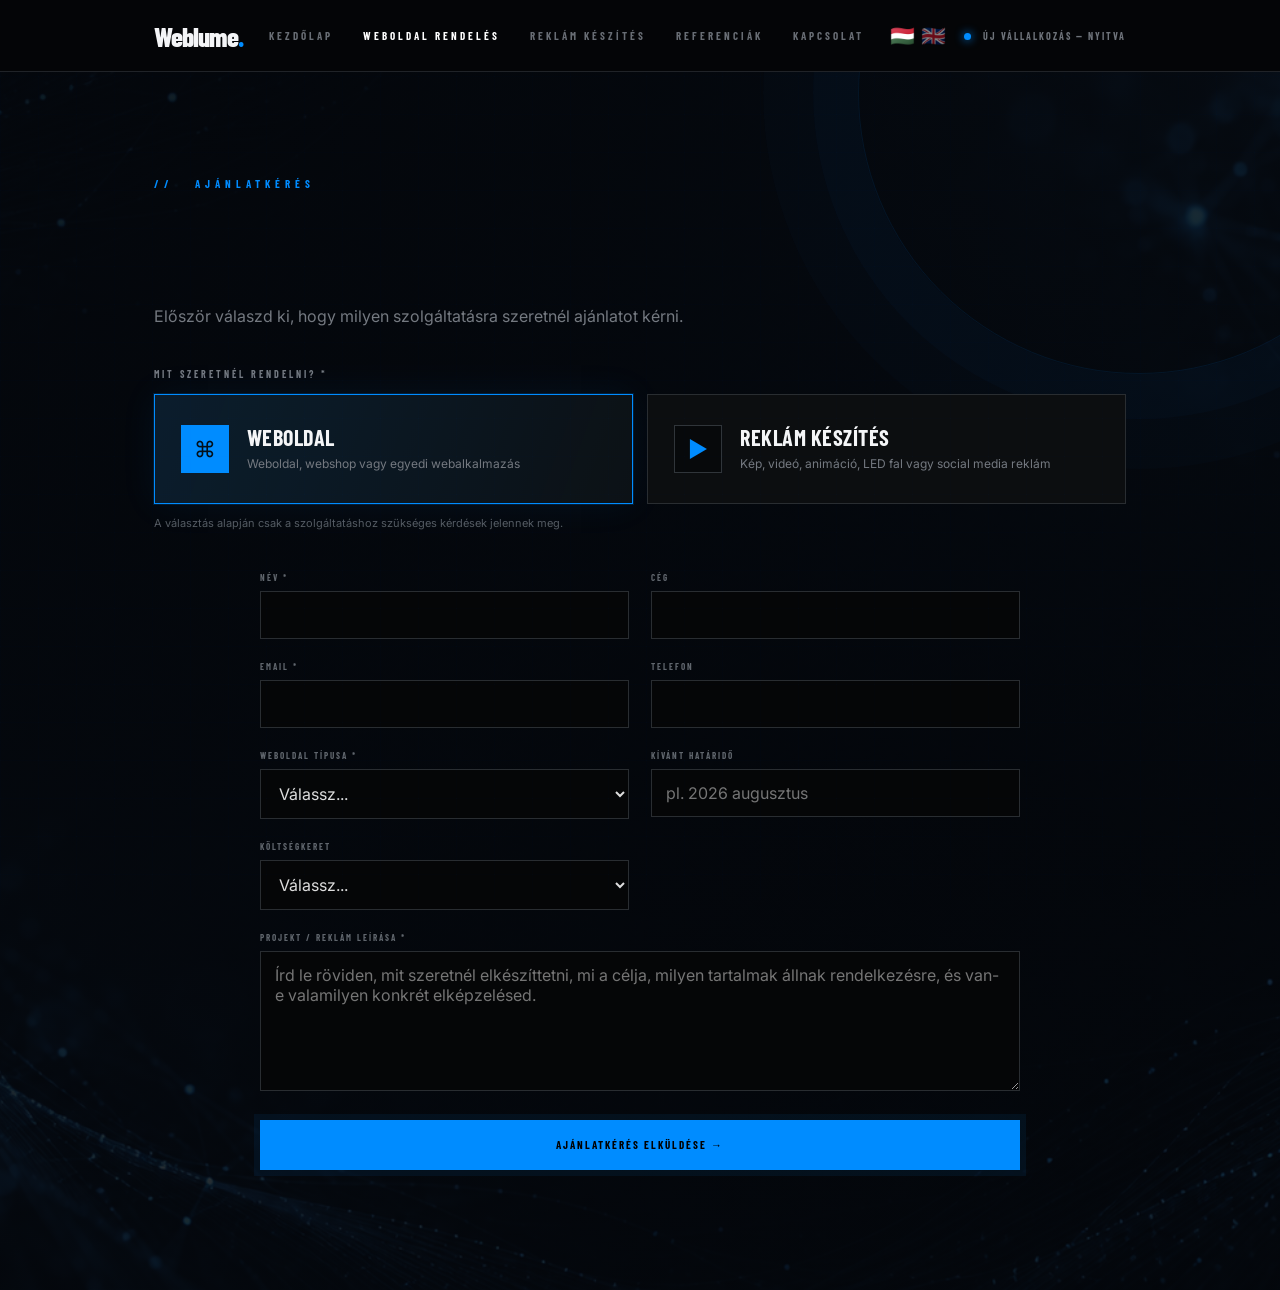
==== commit da470f50: "Add files via upload" ====
--- a/ajanlatkeres.html
+++ b/ajanlatkeres.html
@@ -1,113 +1,472 @@
 <!DOCTYPE html>
 <html lang="hu">
-    <head>
-        <meta charset="UTF-8">
-        <meta name="viewport" content="width=device-width,initial-scale=1.0">
-        <title>AJÁNLATKÉRÉS — SZÍVÓS.</title>
-        <link rel="stylesheet" href="style.css">
-    </head>
-    <body id="top">
-        <header class="header">
-            <a class="logo" href="index.html">Weblume
-                <span>.</span>
-            </a>
-            <nav class="nav">
-                <a href="index.html">KEZDŐLAP</a>
-                <a href="weboldal-rendeles.html">WEBOLDAL RENDELÉS</a>
-                <a href="reklam-keszites">REKLÁM KÉSZÍTÉS</a>
-                <a href="referenciak.html">REFERENCIÁK</a>
-                <a href="kapcsolat.html">KAPCSOLAT</a>
-            </nav>
-            <div class="header-right">
-                <button class="lang active">🇭🇺</button>
-                <button class="lang">🇬🇧</button>
-                <span class="status">
-                    <i></i> ÚJ VÁLLALKOZÁS — NYITVA
-                </span>
+<head>
+    <meta charset="UTF-8">
+    <meta name="viewport" content="width=device-width,initial-scale=1.0">
+    <title>AJÁNLATKÉRÉS — Weblume</title>
+    <link rel="stylesheet" href="style.css">
+
+    <style>
+        /* ===== AJÁNLATKÉRÉS — TÍPUSVÁLASZTÓ ===== */
+
+        .quote-type {
+            margin: 0 0 42px;
+        }
+
+        .quote-type-label {
+            display: block;
+            margin-bottom: 14px;
+            color: #747980;
+            font: 700 10px "Barlow Condensed", sans-serif;
+            letter-spacing: 3px;
+        }
+
+        .quote-type-grid {
+            display: grid;
+            grid-template-columns: 1fr 1fr;
+            gap: 14px;
+        }
+
+        .quote-type-option {
+            position: relative;
+            cursor: pointer;
+        }
+
+        .quote-type-option input {
+            position: absolute;
+            opacity: 0;
+            pointer-events: none;
+        }
+
+        .quote-type-card {
+            min-height: 110px;
+            padding: 24px 26px;
+            border: 1px solid #292d31;
+            background: #0c0e10;
+            display: flex;
+            align-items: center;
+            gap: 18px;
+            transition: .25s ease;
+        }
+
+        .quote-type-card:hover {
+            border-color: #006bc9;
+            transform: translateY(-2px);
+        }
+
+        .quote-type-icon {
+            width: 48px;
+            height: 48px;
+            flex-shrink: 0;
+            display: grid;
+            place-items: center;
+            border: 1px solid #30353a;
+            color: #008cff;
+            font-size: 22px;
+            background: #07090b;
+        }
+
+        .quote-type-text strong {
+            display: block;
+            color: #f4f5f7;
+            font: 700 22px/1 "Barlow Condensed", sans-serif;
+            letter-spacing: .5px;
+        }
+
+        .quote-type-text span {
+            display: block;
+            margin-top: 7px;
+            color: #747980;
+            font: 400 12px/1.45 Inter, Arial, sans-serif;
+        }
+
+        .quote-type-option input:checked + .quote-type-card {
+            border-color: #008cff;
+            background:
+                linear-gradient(110deg, rgba(0,140,255,.12), rgba(0,140,255,.025)),
+                #0c0e10;
+            box-shadow: 0 0 0 1px rgba(0,140,255,.15), 0 0 35px rgba(0,140,255,.07);
+        }
+
+        .quote-type-option input:checked + .quote-type-card .quote-type-icon {
+            border-color: #008cff;
+            background: #008cff;
+            color: #03101a;
+        }
+
+        .quote-form .conditional-field {
+            display: none;
+        }
+
+        .quote-form[data-type="website"] .website-field {
+            display: block;
+        }
+
+        .quote-form[data-type="reklam"] .reklam-field {
+            display: block;
+        }
+
+        .quote-type-note {
+            margin-top: 12px;
+            color: #555b62;
+            font-size: 11px;
+        }
+
+        @media (max-width: 650px) {
+            .quote-type-grid {
+                grid-template-columns: 1fr;
+            }
+
+            .quote-type-card {
+                min-height: 92px;
+                padding: 19px;
+            }
+
+            .quote-type-text strong {
+                font-size: 20px;
+            }
+        }
+    </style>
+</head>
+
+<body id="top">
+
+<header class="header">
+    <a class="logo" href="/">
+        Weblume<span>.</span>
+    </a>
+
+    <nav class="nav">
+        <a href="/">KEZDŐLAP</a>
+        <a href="/weboldal-rendeles" class="active">WEBOLDAL RENDELÉS</a>
+        <a href="/reklam-keszites">REKLÁM KÉSZÍTÉS</a>
+        <a href="/referenciak">REFERENCIÁK</a>
+        <a href="/kapcsolat">KAPCSOLAT</a>
+    </nav>
+
+    <div class="header-right">
+        <button class="lang active">🇭🇺</button>
+        <button class="lang">🇬🇧</button>
+        <span class="status">
+            <i></i> ÚJ VÁLLALKOZÁS — NYITVA
+        </span>
+    </div>
+
+    <button class="menu-toggle" aria-label="Menü">☰</button>
+</header>
+
+<main class="page">
+    <section class="section quote-section">
+        <div class="container">
+
+            <div class="eyebrow">// &nbsp; AJÁNLATKÉRÉS</div>
+
+            <h1 style="font:900 clamp(65px,8vw,115px)/.8 'Barlow Condensed';margin:18px 0 12px">
+                AJÁNLATKÉRÉS
+            </h1>
+
+            <p style="color:#747980;margin-bottom:38px">
+                Először válaszd ki, hogy milyen szolgáltatásra szeretnél ajánlatot kérni.
+            </p>
+
+            <!-- SZOLGÁLTATÁS VÁLASZTÓ -->
+            <div class="quote-type">
+                <span class="quote-type-label">MIT SZERETNÉL RENDELNI? *</span>
+
+                <div class="quote-type-grid">
+
+                    <label class="quote-type-option">
+                        <input
+                            type="radio"
+                            name="ajanlatTipus"
+                            value="website"
+                            checked
+                        >
+
+                        <span class="quote-type-card">
+                            <span class="quote-type-icon">⌘</span>
+
+                            <span class="quote-type-text">
+                                <strong>WEBOLDAL</strong>
+                                <span>Weboldal, webshop vagy egyedi webalkalmazás</span>
+                            </span>
+                        </span>
+                    </label>
+
+                    <label class="quote-type-option">
+                        <input
+                            type="radio"
+                            name="ajanlatTipus"
+                            value="reklam"
+                        >
+
+                        <span class="quote-type-card">
+                            <span class="quote-type-icon">▶</span>
+
+                            <span class="quote-type-text">
+                                <strong>REKLÁM KÉSZÍTÉS</strong>
+                                <span>Kép, videó, animáció, LED fal vagy social media reklám</span>
+                            </span>
+                        </span>
+                    </label>
+
+                </div>
+
+                <div class="quote-type-note">
+                    A választás alapján csak a szolgáltatáshoz szükséges kérdések jelennek meg.
+                </div>
             </div>
-            <button class="menu-toggle" aria-label="Menü">☰</button>
-        </header>
-        <main class="page">
-            <section class="section quote-section">
-                <div class="container">
-                    <div class="eyebrow">// &nbsp; AJÁNLATKÉRÉS</div>
-                    <h1 style="font:900 clamp(65px,8vw,115px)/.8 'Barlow Condensed';margin:18px 0 12px">AJÁNLATKÉRÉS</h1>
-                    <p style="color:#747980;margin-bottom:45px">Minél több részletet írsz, annál pontosabb ajánlatot tudok küldeni.</p>
-                    <form class="quote-form" id="quoteForm" data-ajax-form>
-                        <div class="form-grid">
-                            <div class="field">
-                                <label>NÉV *</label>
-                                <input name="Név" required>
-                            </div>
-                            <div class="field">
-                                <label>CÉG</label>
-                                <input name="Cég">
-                            </div>
-                            <div class="field">
-                                <label>EMAIL *</label>
-                                <input type="email" name="Email" required>
-                            </div>
-                            <div class="field">
-                                <label>TELEFON</label>
-                                <input name="Telefon">
-                            </div>
-                            <div class="field">
-                                <label>CSOMAG *</label>
-                                <select name="Csomag" required>
-                                    <option value="">Válassz...</option>
-                                    <option>One-page starter</option>
-                                    <option>Bemutatkozó oldal</option>
-                                    <option>Webshop</option>
-                                    <option>Egyedi alkalmazás</option>
-                                </select>
-                            </div>
-                            <div class="field">
-                                <label>KÍVÁNT HATÁRIDŐ</label>
-                                <input name="Határidő" placeholder="pl. 2026 augusztus">
-                            </div>
-                            <div class="field">
-                                <label>KÖLTSÉGKERET</label>
-                                <select name="Költségkeret">
-                                    <option>Válassz...</option>
-                                    <option>80–150 ezer Ft</option>
-                                    <option>150–300 ezer Ft</option>
-                                    <option>300–500 ezer Ft</option>
-                                    <option>500 ezer Ft felett</option>
-                                </select>
-                            </div>
-                            <div class="field full-row">
-                                <label>PROJEKT LEÍRÁSA *</label>
-                                <textarea name="Projekt leírása" required placeholder="Mit szeretnél elérni? Van már design vagy inspiráció? Milyen funkciók kellenek?"></textarea>
-                            </div>
-                        </div>
-                        <button class="btn btn-primary full form-submit" type="submit">AJÁNLATKÉRÉS ELKÜLDÉSE →</button>
-                        <p class="form-message" id="formMessage"></p>
-                    </form>
+
+            <form
+                class="quote-form"
+                id="quoteForm"
+                data-ajax-form
+                data-type="website"
+            >
+
+                <div class="form-grid">
+
+                    <!-- KÖZÖS ADATOK -->
+
+                    <div class="field">
+                        <label>NÉV *</label>
+                        <input name="Név" required>
+                    </div>
+
+                    <div class="field">
+                        <label>CÉG</label>
+                        <input name="Cég">
+                    </div>
+
+                    <div class="field">
+                        <label>EMAIL *</label>
+                        <input type="email" name="Email" required>
+                    </div>
+
+                    <div class="field">
+                        <label>TELEFON</label>
+                        <input name="Telefon">
+                    </div>
+
+
+                    <!-- WEBOLDAL MEZŐK -->
+
+                    <div class="field conditional-field website-field">
+                        <label>WEBOLDAL TÍPUSA *</label>
+                        <select name="Weboldal csomag" id="websitePackage">
+                            <option value="">Válassz...</option>
+                            <option>One-page starter</option>
+                            <option>Bemutatkozó oldal</option>
+                            <option>Webshop</option>
+                            <option>Egyedi webalkalmazás</option>
+                        </select>
+                    </div>
+
+                    <div class="field conditional-field website-field">
+                        <label>KÍVÁNT HATÁRIDŐ</label>
+                        <input name="Weboldal határidő" placeholder="pl. 2026 augusztus">
+                    </div>
+
+                    <div class="field conditional-field website-field">
+                        <label>KÖLTSÉGKERET</label>
+                        <select name="Weboldal költségkeret">
+                            <option value="">Válassz...</option>
+                            <option>80–150 ezer Ft</option>
+                            <option>150–300 ezer Ft</option>
+                            <option>300–500 ezer Ft</option>
+                            <option>500 ezer Ft felett</option>
+                        </select>
+                    </div>
+
+
+                    <!-- REKLÁM MEZŐK -->
+
+                    <div class="field conditional-field reklam-field">
+                        <label>REKLÁM TÍPUSA *</label>
+                        <select name="Reklám típusa" id="adType">
+                            <option value="">Válassz...</option>
+                            <option>Reklámgrafika / kép</option>
+                            <option>Videóreklám</option>
+                            <option>Animált reklám</option>
+                            <option>LED fal reklám</option>
+                            <option>Social media reklám</option>
+                            <option>Egyedi reklámanyag</option>
+                        </select>
+                    </div>
+
+                    <div class="field conditional-field reklam-field">
+                        <label>HOL FOG MEGJELENNI?</label>
+                        <select name="Reklám felület">
+                            <option value="">Válassz...</option>
+                            <option>Instagram / Facebook</option>
+                            <option>TikTok</option>
+                            <option>LED fal</option>
+                            <option>Weboldal</option>
+                            <option>Nyomtatott felület</option>
+                            <option>Egyéb</option>
+                        </select>
+                    </div>
+
+                    <div class="field conditional-field reklam-field">
+                        <label>REKLÁM MÉRETE / FORMÁTUMA</label>
+                        <input
+                            name="Reklám méret"
+                            placeholder="pl. 1080×1920 px / 1920×1080 px / 2304×192 px"
+                        >
+                    </div>
+
+                    <div class="field conditional-field reklam-field">
+                        <label>KÍVÁNT HATÁRIDŐ</label>
+                        <input name="Reklám határidő" placeholder="pl. 2026 október 15.">
+                    </div>
+
+                    <div class="field conditional-field reklam-field">
+                        <label>KÖLTSÉGKERET</label>
+                        <select name="Reklám költségkeret">
+                            <option value="">Válassz...</option>
+                            <option>30–60 ezer Ft</option>
+                            <option>60–100 ezer Ft</option>
+                            <option>100–200 ezer Ft</option>
+                            <option>200 ezer Ft felett</option>
+                        </select>
+                    </div>
+
+                    <!-- LEÍRÁS -->
+
+                    <div class="field full-row">
+                        <label>PROJEKT / REKLÁM LEÍRÁSA *</label>
+
+                        <textarea
+                            name="Projekt leírása"
+                            required
+                            placeholder="Írd le röviden, mit szeretnél elkészíttetni, mi a célja, milyen tartalmak állnak rendelkezésre, és van-e valamilyen konkrét elképzelésed."
+                        ></textarea>
+                    </div>
+
                 </div>
-            </section>
-        </main>
-        <footer class="footer">
-            <div class="logo">SZÍVÓS
-                <span>.</span>
-            </div>
-            <p>© 2026 SZÍVÓS. Minden jog fenntartva.</p>
-            <a href="#top">VISSZA A TETEJÉRE ↑</a>
-        </footer>
-
-        <!-- Sikeres ajánlatkérés popup -->
-        <div class="success-modal" id="successModal" aria-hidden="true">
-            <div class="success-modal-backdrop"></div>
-            <div class="success-modal-box" role="dialog" aria-modal="true" aria-labelledby="successTitle">
-                <button class="success-modal-close" id="successModalClose" type="button" aria-label="Bezárás">×</button>
-                <div class="success-icon">✓</div>
-                <div class="eyebrow">// &nbsp; ELKÜLDVE</div>
-                <h2 id="successTitle">KÖSZÖNÖM A<br>MEGKERESÉST!</h2>
-                <p>Az ajánlatkérésed sikeresen megérkezett. Hamarosan jelentkezem a megadott elérhetőségen.</p>
-                <button class="btn btn-primary success-modal-button" id="successModalOk" type="button">RENDBEN →</button>
-            </div>
+
+                <!-- A BACKEND SZÁMÁRA EGYÉRTELMŰEN JELEZZÜK A TÍPUST -->
+                <input type="hidden" name="Ajánlat típusa" id="quoteTypeValue" value="Weboldal">
+
+                <button
+                    class="btn btn-primary full form-submit"
+                    type="submit"
+                >
+                    AJÁNLATKÉRÉS ELKÜLDÉSE →
+                </button>
+
+                <p class="form-message" id="formMessage"></p>
+
+            </form>
         </div>
-
-        <script src="script.js"></script>
-        <script src="ajanlatkeres.js"></script>
-    </body>
-</html>
+    </section>
+</main>
+
+<!-- SIKERES AJÁNLATKÉRÉS POPUP -->
+<div class="success-modal" id="successModal" aria-hidden="true">
+    <div class="success-modal-backdrop"></div>
+
+    <div
+        class="success-modal-box"
+        role="dialog"
+        aria-modal="true"
+        aria-labelledby="successTitle"
+    >
+        <button
+            class="success-modal-close"
+            id="successModalClose"
+            type="button"
+            aria-label="Bezárás"
+        >×</button>
+
+        <div class="success-icon">✓</div>
+
+        <div class="eyebrow">// &nbsp; ELKÜLDVE</div>
+
+        <h2 id="successTitle">
+            KÖSZÖNÖM A<br>MEGKERESÉST!
+        </h2>
+
+        <p>
+            Az ajánlatkérésed sikeresen megérkezett.
+            Hamarosan jelentkezem a megadott elérhetőségen.
+        </p>
+
+        <button
+            class="btn btn-primary success-modal-button"
+            id="successModalOk"
+            type="button"
+        >
+            RENDBEN →
+        </button>
+    </div>
+</div>
+
+<script src="script.js"></script>
+<script src="ajanlatkeres.js"></script>
+
+<script>
+    /*
+     * A választó működése.
+     * A meglévő ajanlatkeres.js-sel együtt működik:
+     * az űrlap mezői ugyanazokat a neveket használják.
+     */
+    document.addEventListener("DOMContentLoaded", () => {
+
+        const form = document.getElementById("quoteForm");
+        const typeInputs = document.querySelectorAll('input[name="ajanlatTipus"]');
+        const quoteTypeValue = document.getElementById("quoteTypeValue");
+
+        const websiteFields = document.querySelectorAll(".website-field");
+        const reklamFields = document.querySelectorAll(".reklam-field");
+
+        const websitePackage = document.getElementById("websitePackage");
+        const adType = document.getElementById("adType");
+
+        function setRequired(fields, required) {
+            fields.forEach(field => {
+                field.querySelectorAll("input, select, textarea").forEach(input => {
+                    input.required = required;
+                });
+            });
+        }
+
+        function updateForm(type) {
+            form.dataset.type = type;
+
+            if (type === "reklam") {
+                quoteTypeValue.value = "Reklám készítés";
+
+                setRequired(websiteFields, false);
+                setRequired(reklamFields, true);
+
+                if (websitePackage) websitePackage.value = "";
+            } else {
+                quoteTypeValue.value = "Weboldal";
+
+                setRequired(websiteFields, false);
+                setRequired(reklamFields, false);
+
+                // Csak a valóban szükséges weboldal mező legyen kötelező.
+                if (websitePackage) websitePackage.required = true;
+
+                setRequired(reklamFields, false);
+
+                if (adType) adType.value = "";
+            }
+        }
+
+        typeInputs.forEach(input => {
+            input.addEventListener("change", () => {
+                updateForm(input.value);
+            });
+        });
+
+        updateForm(
+            document.querySelector('input[name="ajanlatTipus"]:checked')?.value || "website"
+        );
+    });
+</script>
+
+</body>
+</html>
--- a/style.css
+++ b/style.css
@@ -226,7 +226,7 @@
 }
 
 /* ==================================================
-   FÅOLDALI HERO â€” WEBLUME HÃTTÃ‰RKÃ‰P
+   FÃ…ÂOLDALI HERO Ã¢â‚¬â€ WEBLUME HÃƒÂTTÃƒâ€°RKÃƒâ€°P
 ================================================== */
 
 .hero-home {
@@ -237,7 +237,7 @@
     position: relative;
     overflow: hidden;
 
-    /* A generÃ¡lt Weblume kÃ©p hÃ¡ttÃ©rkÃ©nt */
+    /* A generÃƒÂ¡lt Weblume kÃƒÂ©p hÃƒÂ¡ttÃƒÂ©rkÃƒÂ©nt */
     background-image:
         linear-gradient(
             90deg,
@@ -742,14 +742,14 @@
 }
 
 .package li {
-    color: #62686f;
-    font: 700 9px "Barlow Condensed";
-    letter-spacing: 1.7px;
+    color: #aeb4bd;
+    font: 700 10px "Barlow Condensed";
+    letter-spacing: 1.2px;
     margin: 9px 0
 }
 
 .package li:before {
-    content: "ÃƒÂ¢Ã…â€œÃ¢â‚¬Å“";
+    content: "\2713";
     color: var(--blue);
     margin-right: 8px
 }
@@ -1046,7 +1046,7 @@
 }
 
 details[open] summary:after {
-    content: "ÃƒÂ¢Ã‹â€ Ã¢â‚¬â„¢"
+    content: "\2212"
 }
 
 details p {
@@ -1382,7 +1382,7 @@
 }
 
 
-/* REKLÃƒÆ’Ã‚ÂM KÃƒÆ’Ã¢â‚¬Â°SZÃƒÆ’Ã‚ÂTÃƒÆ’Ã¢â‚¬Â°S */
+/* REKLÃƒÆ’Ã†â€™Ãƒâ€šÃ‚ÂM KÃƒÆ’Ã†â€™ÃƒÂ¢Ã¢â€šÂ¬Ã‚Â°SZÃƒÆ’Ã†â€™Ãƒâ€šÃ‚ÂTÃƒÆ’Ã†â€™ÃƒÂ¢Ã¢â€šÂ¬Ã‚Â°S */
 .ad-hero {
     min-height: 82vh;
     display: flex;
@@ -1477,7 +1477,7 @@
 }
 
 .ad-card li {
-    color: #777d87;
+    color: #b0b8c2;
     border-top: 1px solid #25282d;
     padding: 10px 0;
     font-size: .72rem;
@@ -1486,7 +1486,7 @@
 }
 
 .ad-card li:before {
-    content: "ÃƒÂ¢Ã…â€œÃ¢â‚¬Å“";
+    content: "\2713";
     color: #078cff;
     margin-right: 9px
 }
@@ -1815,7 +1815,7 @@
 
 
 /* ================================
-   AJÃƒÂNLATKÃƒâ€°RÃƒâ€°S Ã¢â‚¬â€ SIKERES KÃƒÅ“LDÃƒâ€°S
+   AJÃƒÆ’Ã‚ÂNLATKÃƒÆ’Ã¢â‚¬Â°RÃƒÆ’Ã¢â‚¬Â°S ÃƒÂ¢Ã¢â€šÂ¬Ã¢â‚¬Â SIKERES KÃƒÆ’Ã…â€œLDÃƒÆ’Ã¢â‚¬Â°S
    ================================ */
 
 body.modal-open {
@@ -1937,7 +1937,7 @@
     }
 }
 
-/* AJÃNLATKÃ‰RÃ‰S - FORM MEGJELENÃTÃ‰SE */
+/* AJÃƒÂNLATKÃƒâ€°RÃƒâ€°S - FORM MEGJELENÃƒÂTÃƒâ€°SE */
 
 .quote-form {
     opacity: 1 !important;
@@ -1945,8 +1945,8 @@
 }
 
 /* ==================================================
-   WEBLUME â€” VÃ‰GLEGES FÅOLDALI HERO
-   A HTML-ben lÃ©vÅ‘ hero hÃ¡ttÃ©rstÃ­lust is felÃ¼lÃ­rja.
+   WEBLUME Ã¢â‚¬â€ VÃƒâ€°GLEGES FÃ…ÂOLDALI HERO
+   A HTML-ben lÃƒÂ©vÃ…â€˜ hero hÃƒÂ¡ttÃƒÂ©rstÃƒÂ­lust is felÃƒÂ¼lÃƒÂ­rja.
 ================================================== */
 
 .hero-home {
@@ -1993,7 +1993,7 @@
         ) !important;
 }
 
-/* A kÃ©k sweep animÃ¡ciÃ³ ne takarja el a fotÃ³t. */
+/* A kÃƒÂ©k sweep animÃƒÂ¡ciÃƒÂ³ ne takarja el a fotÃƒÂ³t. */
 .hero-home::before {
     display: none !important;
 }
@@ -2217,8 +2217,8 @@
 }
 
 /* ==================================================
-   WEBLUME FÅOLDAL â€” HERO SZÃ–VEG A GENERÃLT MINTA SZERINT
-   A HTML vÃ¡ltoztatÃ¡sa nÃ©lkÃ¼l
+   WEBLUME FÃ…ÂOLDAL Ã¢â‚¬â€ HERO SZÃƒâ€“VEG A GENERÃƒÂLT MINTA SZERINT
+   A HTML vÃƒÂ¡ltoztatÃƒÂ¡sa nÃƒÂ©lkÃƒÂ¼l
 ================================================== */
 
 .hero-home {
@@ -2269,7 +2269,7 @@
     margin-top: 15px !important;
 }
 
-/* FelsÅ‘ kis sor: SZOMBATHELY, HU // ÃšJ VÃLLALKOZÃS */
+/* FelsÃ…â€˜ kis sor: SZOMBATHELY, HU // ÃƒÅ¡J VÃƒÂLLALKOZÃƒÂS */
 .hero-copy .eyebrow {
     display: flex !important;
     align-items: center !important;
@@ -2293,7 +2293,7 @@
     letter-spacing: 2px !important;
 }
 
-/* FÅ‘cÃ­m */
+/* FÃ…â€˜cÃƒÂ­m */
 .hero-copy h1 {
     margin: 0 0 28px !important;
     max-width: 650px !important;
@@ -2318,7 +2318,7 @@
     margin-top: .14em !important;
 }
 
-/* A mÃ¡sodik sor kÃ©k, ahogy a generÃ¡lt mintakÃ©pen */
+/* A mÃƒÂ¡sodik sor kÃƒÂ©k, ahogy a generÃƒÂ¡lt mintakÃƒÂ©pen */
 .hero-copy h1 > span:nth-child(2) {
     color: var(--blue) !important;
 }
@@ -2327,7 +2327,7 @@
     color: var(--blue) !important;
 }
 
-/* LeÃ­rÃ¡s */
+/* LeÃƒÂ­rÃƒÂ¡s */
 .hero-copy p {
     max-width: 570px !important;
     margin: 0 !important;
@@ -2482,8 +2482,8 @@
 }
 
 /* =========================================================
-   REFERENCIA OLDAL — FELSŐ BLOKK VÉGLEGES JAVÍTÁS
-   A nagy sötét keretes dobozt megszünteti.
+   REFERENCIA OLDAL â€” FELSÅ BLOKK VÃ‰GLEGES JAVÃTÃS
+   A nagy sÃ¶tÃ©t keretes dobozt megszÃ¼nteti.
    ========================================================= */
 
 body.refs-page .refs-main {
@@ -2491,7 +2491,7 @@
     padding-top: 105px !important;
 }
 
-/* nincs külön panel, a háttér folyamatos marad */
+/* nincs kÃ¼lÃ¶n panel, a hÃ¡ttÃ©r folyamatos marad */
 body.refs-page .refs-head {
     position: relative;
     min-height: 390px;
@@ -2507,7 +2507,7 @@
     box-shadow: none !important;
 }
 
-/* finom háttérfény, nem a szöveg mögött */
+/* finom hÃ¡ttÃ©rfÃ©ny, nem a szÃ¶veg mÃ¶gÃ¶tt */
 body.refs-page .refs-head::before {
     content: "";
     position: absolute;
@@ -2541,7 +2541,7 @@
     );
 }
 
-/* felső kis cím */
+/* felsÅ‘ kis cÃ­m */
 body.refs-page .refs-kicker {
     position: relative;
     display: block;
@@ -2552,7 +2552,7 @@
     text-shadow: none !important;
 }
 
-/* nagy cím */
+/* nagy cÃ­m */
 body.refs-page .refs-head h1 {
     position: relative;
     margin: 0 !important;
@@ -2563,13 +2563,13 @@
     text-shadow: 0 10px 35px rgba(0,0,0,.55) !important;
 }
 
-/* csak a második sor kék */
+/* csak a mÃ¡sodik sor kÃ©k */
 body.refs-page .refs-head h1 span {
     color: #008cff !important;
     text-shadow: 0 8px 35px rgba(0,0,0,.35) !important;
 }
 
-/* jobb oldali leírás */
+/* jobb oldali leÃ­rÃ¡s */
 body.refs-page .refs-head > p {
     position: relative;
     max-width: 360px;
@@ -2588,12 +2588,12 @@
     font: 600 16px/1.5 Inter, Arial, sans-serif !important;
 }
 
-/* a kép már ne közvetlenül a cím alá tapadjon */
+/* a kÃ©p mÃ¡r ne kÃ¶zvetlenÃ¼l a cÃ­m alÃ¡ tapadjon */
 body.refs-page .ref-list {
     margin-top: 0 !important;
 }
 
-/* desktop: a referencia kép kerete is egységesebb */
+/* desktop: a referencia kÃ©p kerete is egysÃ©gesebb */
 body.refs-page .ref-card {
     border-color: rgba(255,255,255,.10);
 }
@@ -2662,9 +2662,9 @@
 }
 
 /* =========================================================
-   REFERENCIÁK — KOMPAKT FELSŐ RÉSZ
-   A 2026-10-02-i képernyőkép alapján:
-   kisebb felső tér + cím közelebb a képhez.
+   REFERENCIÃK â€” KOMPAKT FELSÅ RÃ‰SZ
+   A 2026-10-02-i kÃ©pernyÅ‘kÃ©p alapjÃ¡n:
+   kisebb felsÅ‘ tÃ©r + cÃ­m kÃ¶zelebb a kÃ©phez.
    ========================================================= */
 
 body.refs-page .refs-main {
@@ -2672,7 +2672,7 @@
     padding-bottom: 90px !important;
 }
 
-/* A felső blokk ne legyen magas */
+/* A felsÅ‘ blokk ne legyen magas */
 body.refs-page .refs-head {
     min-height: 0 !important;
     height: auto !important;
@@ -2683,13 +2683,13 @@
     gap: 55px !important;
 }
 
-/* Kék vonal is rövidebb legyen */
+/* KÃ©k vonal is rÃ¶videbb legyen */
 body.refs-page .refs-head::after {
     top: 35px !important;
     height: 220px !important;
 }
 
-/* Cím mérete és sortávolsága */
+/* CÃ­m mÃ©rete Ã©s sortÃ¡volsÃ¡ga */
 body.refs-page .refs-head h1 {
     font-size: clamp(72px, 8vw, 132px) !important;
     line-height: .74 !important;
@@ -2700,19 +2700,19 @@
     margin-bottom: 19px !important;
 }
 
-/* Jobb oldali szöveg ne legyen túl magasan */
+/* Jobb oldali szÃ¶veg ne legyen tÃºl magasan */
 body.refs-page .refs-head > p {
     margin-top: 0 !important;
     font-size: 14px !important;
     line-height: 1.65 !important;
 }
 
-/* A projektkép közvetlenebbül kövesse a fejlécet */
+/* A projektkÃ©p kÃ¶zvetlenebbÃ¼l kÃ¶vesse a fejlÃ©cet */
 body.refs-page .ref-list {
     margin-top: 0 !important;
 }
 
-/* Első kép ne legyen túl magas */
+/* ElsÅ‘ kÃ©p ne legyen tÃºl magas */
 body.refs-page .ref-image {
     height: clamp(280px, 36vw, 500px) !important;
 }
@@ -2787,4 +2787,4 @@
     body.refs-page .refs-head h1 {
         font-size: clamp(44px, 12vw, 60px) !important;
     }
-}
+}
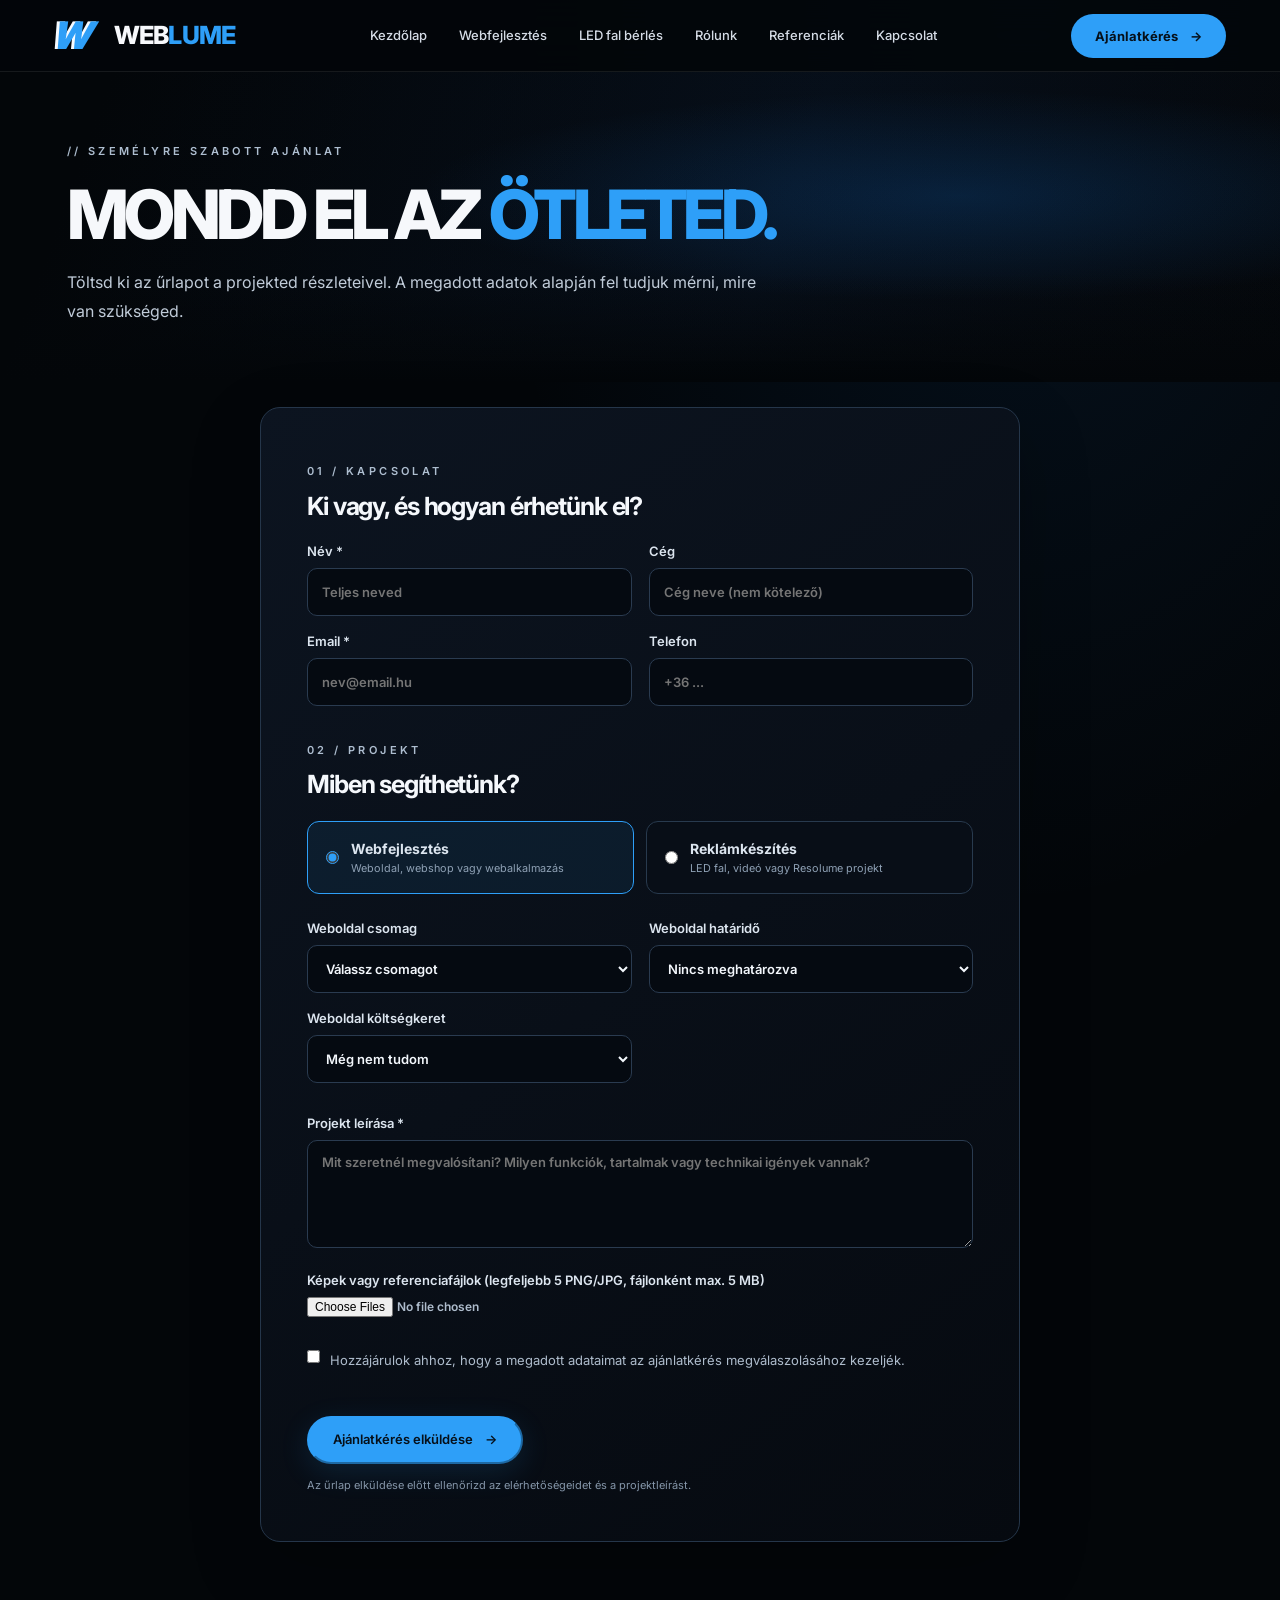
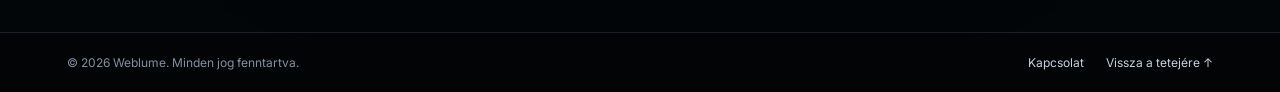
==== commit 80a0de75: "Add files via upload" ====
--- a/ajanlatkeres.html
+++ b/ajanlatkeres.html
@@ -1,472 +1 @@
-<!DOCTYPE html>
-<html lang="hu">
-<head>
-    <meta charset="UTF-8">
-    <meta name="viewport" content="width=device-width,initial-scale=1.0">
-    <title>AJÁNLATKÉRÉS — Weblume</title>
-    <link rel="stylesheet" href="style.css">
-
-    <style>
-        /* ===== AJÁNLATKÉRÉS — TÍPUSVÁLASZTÓ ===== */
-
-        .quote-type {
-            margin: 0 0 42px;
-        }
-
-        .quote-type-label {
-            display: block;
-            margin-bottom: 14px;
-            color: #747980;
-            font: 700 10px "Barlow Condensed", sans-serif;
-            letter-spacing: 3px;
-        }
-
-        .quote-type-grid {
-            display: grid;
-            grid-template-columns: 1fr 1fr;
-            gap: 14px;
-        }
-
-        .quote-type-option {
-            position: relative;
-            cursor: pointer;
-        }
-
-        .quote-type-option input {
-            position: absolute;
-            opacity: 0;
-            pointer-events: none;
-        }
-
-        .quote-type-card {
-            min-height: 110px;
-            padding: 24px 26px;
-            border: 1px solid #292d31;
-            background: #0c0e10;
-            display: flex;
-            align-items: center;
-            gap: 18px;
-            transition: .25s ease;
-        }
-
-        .quote-type-card:hover {
-            border-color: #006bc9;
-            transform: translateY(-2px);
-        }
-
-        .quote-type-icon {
-            width: 48px;
-            height: 48px;
-            flex-shrink: 0;
-            display: grid;
-            place-items: center;
-            border: 1px solid #30353a;
-            color: #008cff;
-            font-size: 22px;
-            background: #07090b;
-        }
-
-        .quote-type-text strong {
-            display: block;
-            color: #f4f5f7;
-            font: 700 22px/1 "Barlow Condensed", sans-serif;
-            letter-spacing: .5px;
-        }
-
-        .quote-type-text span {
-            display: block;
-            margin-top: 7px;
-            color: #747980;
-            font: 400 12px/1.45 Inter, Arial, sans-serif;
-        }
-
-        .quote-type-option input:checked + .quote-type-card {
-            border-color: #008cff;
-            background:
-                linear-gradient(110deg, rgba(0,140,255,.12), rgba(0,140,255,.025)),
-                #0c0e10;
-            box-shadow: 0 0 0 1px rgba(0,140,255,.15), 0 0 35px rgba(0,140,255,.07);
-        }
-
-        .quote-type-option input:checked + .quote-type-card .quote-type-icon {
-            border-color: #008cff;
-            background: #008cff;
-            color: #03101a;
-        }
-
-        .quote-form .conditional-field {
-            display: none;
-        }
-
-        .quote-form[data-type="website"] .website-field {
-            display: block;
-        }
-
-        .quote-form[data-type="reklam"] .reklam-field {
-            display: block;
-        }
-
-        .quote-type-note {
-            margin-top: 12px;
-            color: #555b62;
-            font-size: 11px;
-        }
-
-        @media (max-width: 650px) {
-            .quote-type-grid {
-                grid-template-columns: 1fr;
-            }
-
-            .quote-type-card {
-                min-height: 92px;
-                padding: 19px;
-            }
-
-            .quote-type-text strong {
-                font-size: 20px;
-            }
-        }
-    </style>
-</head>
-
-<body id="top">
-
-<header class="header">
-    <a class="logo" href="/">
-        Weblume<span>.</span>
-    </a>
-
-    <nav class="nav">
-        <a href="/">KEZDŐLAP</a>
-        <a href="/weboldal-rendeles" class="active">WEBOLDAL RENDELÉS</a>
-        <a href="/reklam-keszites">REKLÁM KÉSZÍTÉS</a>
-        <a href="/referenciak">REFERENCIÁK</a>
-        <a href="/kapcsolat">KAPCSOLAT</a>
-    </nav>
-
-    <div class="header-right">
-        <button class="lang active">🇭🇺</button>
-        <button class="lang">🇬🇧</button>
-        <span class="status">
-            <i></i> ÚJ VÁLLALKOZÁS — NYITVA
-        </span>
-    </div>
-
-    <button class="menu-toggle" aria-label="Menü">☰</button>
-</header>
-
-<main class="page">
-    <section class="section quote-section">
-        <div class="container">
-
-            <div class="eyebrow">// &nbsp; AJÁNLATKÉRÉS</div>
-
-            <h1 style="font:900 clamp(65px,8vw,115px)/.8 'Barlow Condensed';margin:18px 0 12px">
-                AJÁNLATKÉRÉS
-            </h1>
-
-            <p style="color:#747980;margin-bottom:38px">
-                Először válaszd ki, hogy milyen szolgáltatásra szeretnél ajánlatot kérni.
-            </p>
-
-            <!-- SZOLGÁLTATÁS VÁLASZTÓ -->
-            <div class="quote-type">
-                <span class="quote-type-label">MIT SZERETNÉL RENDELNI? *</span>
-
-                <div class="quote-type-grid">
-
-                    <label class="quote-type-option">
-                        <input
-                            type="radio"
-                            name="ajanlatTipus"
-                            value="website"
-                            checked
-                        >
-
-                        <span class="quote-type-card">
-                            <span class="quote-type-icon">⌘</span>
-
-                            <span class="quote-type-text">
-                                <strong>WEBOLDAL</strong>
-                                <span>Weboldal, webshop vagy egyedi webalkalmazás</span>
-                            </span>
-                        </span>
-                    </label>
-
-                    <label class="quote-type-option">
-                        <input
-                            type="radio"
-                            name="ajanlatTipus"
-                            value="reklam"
-                        >
-
-                        <span class="quote-type-card">
-                            <span class="quote-type-icon">▶</span>
-
-                            <span class="quote-type-text">
-                                <strong>REKLÁM KÉSZÍTÉS</strong>
-                                <span>Kép, videó, animáció, LED fal vagy social media reklám</span>
-                            </span>
-                        </span>
-                    </label>
-
-                </div>
-
-                <div class="quote-type-note">
-                    A választás alapján csak a szolgáltatáshoz szükséges kérdések jelennek meg.
-                </div>
-            </div>
-
-            <form
-                class="quote-form"
-                id="quoteForm"
-                data-ajax-form
-                data-type="website"
-            >
-
-                <div class="form-grid">
-
-                    <!-- KÖZÖS ADATOK -->
-
-                    <div class="field">
-                        <label>NÉV *</label>
-                        <input name="Név" required>
-                    </div>
-
-                    <div class="field">
-                        <label>CÉG</label>
-                        <input name="Cég">
-                    </div>
-
-                    <div class="field">
-                        <label>EMAIL *</label>
-                        <input type="email" name="Email" required>
-                    </div>
-
-                    <div class="field">
-                        <label>TELEFON</label>
-                        <input name="Telefon">
-                    </div>
-
-
-                    <!-- WEBOLDAL MEZŐK -->
-
-                    <div class="field conditional-field website-field">
-                        <label>WEBOLDAL TÍPUSA *</label>
-                        <select name="Weboldal csomag" id="websitePackage">
-                            <option value="">Válassz...</option>
-                            <option>One-page starter</option>
-                            <option>Bemutatkozó oldal</option>
-                            <option>Webshop</option>
-                            <option>Egyedi webalkalmazás</option>
-                        </select>
-                    </div>
-
-                    <div class="field conditional-field website-field">
-                        <label>KÍVÁNT HATÁRIDŐ</label>
-                        <input name="Weboldal határidő" placeholder="pl. 2026 augusztus">
-                    </div>
-
-                    <div class="field conditional-field website-field">
-                        <label>KÖLTSÉGKERET</label>
-                        <select name="Weboldal költségkeret">
-                            <option value="">Válassz...</option>
-                            <option>80–150 ezer Ft</option>
-                            <option>150–300 ezer Ft</option>
-                            <option>300–500 ezer Ft</option>
-                            <option>500 ezer Ft felett</option>
-                        </select>
-                    </div>
-
-
-                    <!-- REKLÁM MEZŐK -->
-
-                    <div class="field conditional-field reklam-field">
-                        <label>REKLÁM TÍPUSA *</label>
-                        <select name="Reklám típusa" id="adType">
-                            <option value="">Válassz...</option>
-                            <option>Reklámgrafika / kép</option>
-                            <option>Videóreklám</option>
-                            <option>Animált reklám</option>
-                            <option>LED fal reklám</option>
-                            <option>Social media reklám</option>
-                            <option>Egyedi reklámanyag</option>
-                        </select>
-                    </div>
-
-                    <div class="field conditional-field reklam-field">
-                        <label>HOL FOG MEGJELENNI?</label>
-                        <select name="Reklám felület">
-                            <option value="">Válassz...</option>
-                            <option>Instagram / Facebook</option>
-                            <option>TikTok</option>
-                            <option>LED fal</option>
-                            <option>Weboldal</option>
-                            <option>Nyomtatott felület</option>
-                            <option>Egyéb</option>
-                        </select>
-                    </div>
-
-                    <div class="field conditional-field reklam-field">
-                        <label>REKLÁM MÉRETE / FORMÁTUMA</label>
-                        <input
-                            name="Reklám méret"
-                            placeholder="pl. 1080×1920 px / 1920×1080 px / 2304×192 px"
-                        >
-                    </div>
-
-                    <div class="field conditional-field reklam-field">
-                        <label>KÍVÁNT HATÁRIDŐ</label>
-                        <input name="Reklám határidő" placeholder="pl. 2026 október 15.">
-                    </div>
-
-                    <div class="field conditional-field reklam-field">
-                        <label>KÖLTSÉGKERET</label>
-                        <select name="Reklám költségkeret">
-                            <option value="">Válassz...</option>
-                            <option>30–60 ezer Ft</option>
-                            <option>60–100 ezer Ft</option>
-                            <option>100–200 ezer Ft</option>
-                            <option>200 ezer Ft felett</option>
-                        </select>
-                    </div>
-
-                    <!-- LEÍRÁS -->
-
-                    <div class="field full-row">
-                        <label>PROJEKT / REKLÁM LEÍRÁSA *</label>
-
-                        <textarea
-                            name="Projekt leírása"
-                            required
-                            placeholder="Írd le röviden, mit szeretnél elkészíttetni, mi a célja, milyen tartalmak állnak rendelkezésre, és van-e valamilyen konkrét elképzelésed."
-                        ></textarea>
-                    </div>
-
-                </div>
-
-                <!-- A BACKEND SZÁMÁRA EGYÉRTELMŰEN JELEZZÜK A TÍPUST -->
-                <input type="hidden" name="Ajánlat típusa" id="quoteTypeValue" value="Weboldal">
-
-                <button
-                    class="btn btn-primary full form-submit"
-                    type="submit"
-                >
-                    AJÁNLATKÉRÉS ELKÜLDÉSE →
-                </button>
-
-                <p class="form-message" id="formMessage"></p>
-
-            </form>
-        </div>
-    </section>
-</main>
-
-<!-- SIKERES AJÁNLATKÉRÉS POPUP -->
-<div class="success-modal" id="successModal" aria-hidden="true">
-    <div class="success-modal-backdrop"></div>
-
-    <div
-        class="success-modal-box"
-        role="dialog"
-        aria-modal="true"
-        aria-labelledby="successTitle"
-    >
-        <button
-            class="success-modal-close"
-            id="successModalClose"
-            type="button"
-            aria-label="Bezárás"
-        >×</button>
-
-        <div class="success-icon">✓</div>
-
-        <div class="eyebrow">// &nbsp; ELKÜLDVE</div>
-
-        <h2 id="successTitle">
-            KÖSZÖNÖM A<br>MEGKERESÉST!
-        </h2>
-
-        <p>
-            Az ajánlatkérésed sikeresen megérkezett.
-            Hamarosan jelentkezem a megadott elérhetőségen.
-        </p>
-
-        <button
-            class="btn btn-primary success-modal-button"
-            id="successModalOk"
-            type="button"
-        >
-            RENDBEN →
-        </button>
-    </div>
-</div>
-
-<script src="script.js"></script>
-<script src="ajanlatkeres.js"></script>
-
-<script>
-    /*
-     * A választó működése.
-     * A meglévő ajanlatkeres.js-sel együtt működik:
-     * az űrlap mezői ugyanazokat a neveket használják.
-     */
-    document.addEventListener("DOMContentLoaded", () => {
-
-        const form = document.getElementById("quoteForm");
-        const typeInputs = document.querySelectorAll('input[name="ajanlatTipus"]');
-        const quoteTypeValue = document.getElementById("quoteTypeValue");
-
-        const websiteFields = document.querySelectorAll(".website-field");
-        const reklamFields = document.querySelectorAll(".reklam-field");
-
-        const websitePackage = document.getElementById("websitePackage");
-        const adType = document.getElementById("adType");
-
-        function setRequired(fields, required) {
-            fields.forEach(field => {
-                field.querySelectorAll("input, select, textarea").forEach(input => {
-                    input.required = required;
-                });
-            });
-        }
-
-        function updateForm(type) {
-            form.dataset.type = type;
-
-            if (type === "reklam") {
-                quoteTypeValue.value = "Reklám készítés";
-
-                setRequired(websiteFields, false);
-                setRequired(reklamFields, true);
-
-                if (websitePackage) websitePackage.value = "";
-            } else {
-                quoteTypeValue.value = "Weboldal";
-
-                setRequired(websiteFields, false);
-                setRequired(reklamFields, false);
-
-                // Csak a valóban szükséges weboldal mező legyen kötelező.
-                if (websitePackage) websitePackage.required = true;
-
-                setRequired(reklamFields, false);
-
-                if (adType) adType.value = "";
-            }
-        }
-
-        typeInputs.forEach(input => {
-            input.addEventListener("change", () => {
-                updateForm(input.value);
-            });
-        });
-
-        updateForm(
-            document.querySelector('input[name="ajanlatTipus"]:checked')?.value || "website"
-        );
-    });
-</script>
-
-</body>
-</html>+<!doctype html><html lang="hu"><head><meta charset="utf-8"><meta name="viewport" content="width=device-width,initial-scale=1"><meta name="theme-color" content="#05080d"><meta name="description" content="Kérj személyre szabott ajánlatot webfejlesztésre vagy reklámkészítésre a Weblume-tól."><title>Ajánlatkérés — Weblume</title><link rel="preconnect" href="https://fonts.googleapis.com"><link rel="preconnect" href="https://fonts.gstatic.com" crossorigin><link href="https://fonts.googleapis.com/css2?family=Inter:wght@400;500;600;700;800&display=swap" rel="stylesheet"><link rel="stylesheet" href="style.css"></head><body id="top" class="inner-page quote-page"><header class="header site-header"><a href="index.html" class="brand-logo"><span class="brand-mark">W</span><span class="brand-word">WEB<span>LUME</span></span></a><nav class="nav" aria-label="Fő navigáció"><a href="index.html">Kezdőlap</a><a href="weboldal-rendeles.html">Webfejlesztés</a><a href="reklam-keszites.html">LED fal bérlés</a><a href="rolunk.html">Rólunk</a><a href="referenciak.html">Referenciák</a><a href="kapcsolat.html">Kapcsolat</a></nav><a class="header-cta" href="ajanlatkeres.html">Ajánlatkérés <span>→</span></a><button class="menu-toggle" aria-label="Menü megnyitása" aria-expanded="false">☰</button></header><main class="page"><section class="inner-hero compact"><div class="inner-hero-copy"><div class="eyebrow">// SZEMÉLYRE SZABOTT AJÁNLAT</div><h1>MONDD EL AZ <span>ÖTLETED.</span></h1><p>Töltsd ki az űrlapot a projekted részleteivel. A megadott adatok alapján fel tudjuk mérni, mire van szükséged.</p></div></section><section class="quote-wrap"><form id="quoteForm" class="quote-form" data-ajax-form><div class="quote-intro"><span class="eyebrow">01 / KAPCSOLAT</span><h2>Ki vagy, és hogyan érhetünk el?</h2></div><div class="quote-fields"><label>Név *<input name="Név" autocomplete="name" required placeholder="Teljes neved"></label><label>Cég<input name="Cég" autocomplete="organization" placeholder="Cég neve (nem kötelező)"></label><label>Email *<input type="email" name="Email" autocomplete="email" required placeholder="nev@email.hu"></label><label>Telefon<input type="tel" name="Telefon" autocomplete="tel" placeholder="+36 ..."></label></div><div class="quote-intro"><span class="eyebrow">02 / PROJEKT</span><h2>Miben segíthetünk?</h2></div><div class="quote-type"><label><input type="radio" name="ajanlatTipus" value="website" checked><span><b>Webfejlesztés</b><small>Weboldal, webshop vagy webalkalmazás</small></span></label><label><input type="radio" name="ajanlatTipus" value="reklam"><span><b>Reklámkészítés</b><small>LED fal, videó vagy Resolume projekt</small></span></label></div><div class="quote-fields website-fields"><label>Weboldal csomag<select name="Weboldal csomag"><option value="">Válassz csomagot</option><option>One-page / landing oldal</option><option>Bemutatkozó weboldal</option><option>Webshop</option><option>Egyedi webalkalmazás</option><option>Egyedi igény / még nem tudom</option></select></label><label>Weboldal határidő<select name="Weboldal határidő"><option value="">Nincs meghatározva</option><option>1–2 héten belül</option><option>2–4 héten belül</option><option>1–2 hónapon belül</option><option>Rugalmas</option></select></label><label>Weboldal költségkeret<select name="Weboldal költségkeret"><option value="">Még nem tudom</option><option>100 000 Ft alatt</option><option>100 000–250 000 Ft</option><option>250 000–500 000 Ft</option><option>500 000 Ft felett</option></select></label></div><div class="quote-fields ad-fields" hidden><label>Reklám típusa<select name="Reklám típusa"><option value="">Válassz típust</option><option>LED fal reklámvideó</option><option>Resolume Arena projekt</option><option>Reklámblokk / több reklám</option><option>Egyéb animáció</option></select></label><label>Reklám felület<select name="Reklám felület"><option value="">Válassz felületet</option><option>LED fal</option><option>16:9 kijelző</option><option>Egyedi digitális kijelző</option><option>Még nem ismert</option></select></label><label>Reklám méret<input name="Reklám méret" placeholder="Pl. 2304 × 768 px"></label><label>Reklám határidő<select name="Reklám határidő"><option value="">Nincs meghatározva</option><option>1 héten belül</option><option>2–4 héten belül</option><option>1–2 hónapon belül</option><option>Rugalmas</option></select></label><label>Reklám költségkeret<select name="Reklám költségkeret"><option value="">Még nem tudom</option><option>50 000 Ft alatt</option><option>50 000–150 000 Ft</option><option>150 000–300 000 Ft</option><option>300 000 Ft felett</option></select></label></div><label class="full-field">Projekt leírása *<textarea name="Projekt leírása" required rows="5" placeholder="Mit szeretnél megvalósítani? Milyen funkciók, tartalmak vagy technikai igények vannak?"></textarea></label><label class="full-field file-field">Képek vagy referenciafájlok (legfeljebb 5 PNG/JPG, fájlonként max. 5 MB)<input id="quoteFiles" type="file" accept="image/jpeg,image/png" multiple><small id="attachmentList" class="attachment-list"></small></label><label class="consent"><input type="checkbox" name="Adatkezelés elfogadása" required><span>Hozzájárulok ahhoz, hogy a megadott adataimat az ajánlatkérés megválaszolásához kezeljék.</span></label><p id="formMessage" role="status" aria-live="polite"></p><button class="home-btn primary form-submit" type="submit">Ajánlatkérés elküldése <span>→</span></button><p class="form-note">Az űrlap elküldése előtt ellenőrizd az elérhetőségeidet és a projektleírást.</p></form></section><div id="successModal" class="success-modal" aria-hidden="true"><div class="success-modal-card" role="dialog" aria-modal="true" aria-labelledby="successTitle"><button type="button" id="successModalClose" class="modal-close" aria-label="Bezárás">×</button><div class="success-check">✓</div><h2 id="successTitle">Köszönjük az ajánlatkérést!</h2><p>Az űrlap feldolgozása befejeződött.</p><button type="button" id="successModalOk" class="home-btn primary">Rendben</button></div></div></main><footer class="home-footer site-footer"><span>© 2026 Weblume. Minden jog fenntartva.</span><div><a href="kapcsolat.html">Kapcsolat</a><a href="#top">Vissza a tetejére ↑</a></div></footer><script src="navigation.js"></script><script src="ajanlatkeres.js"></script><script>document.addEventListener('DOMContentLoaded',()=>{const radios=document.querySelectorAll('input[name="ajanlatTipus"]');const website=document.querySelector('.website-fields');const ad=document.querySelector('.ad-fields');function update(){const isAd=document.querySelector('input[name="ajanlatTipus"]:checked')?.value==='reklam';website.hidden=isAd;ad.hidden=!isAd;website.querySelectorAll('select,input').forEach(x=>x.disabled=isAd);ad.querySelectorAll('select,input').forEach(x=>x.disabled=!isAd)}radios.forEach(r=>r.addEventListener('change',update));update();});</script></body></html>
--- a/style.css
+++ b/style.css
@@ -2171,6 +2171,182 @@
     }
 
     .ad-hero .container { margin: 0; transform: none; }
+}
+
+/* Mobile layout refinements */
+@media (max-width: 800px) {
+    .header {
+        height: 64px;
+        padding: 0 18px;
+        background: rgba(5, 6, 8, .96);
+    }
+
+    .logo { font-size: 25px; }
+
+    .header-right {
+        right: 58px;
+        gap: 0;
+    }
+
+    .header-right .lang {
+        width: 34px;
+        height: 42px;
+        font-size: 17px;
+    }
+
+    .menu-toggle {
+        width: 40px;
+        height: 42px;
+        display: grid;
+        place-items: center;
+        font-size: 23px;
+        cursor: pointer;
+    }
+
+    .nav.mobile-open {
+        top: 64px;
+        padding: 12px 18px 20px;
+        gap: 0;
+        background: rgba(7, 9, 12, .98);
+        box-shadow: 0 18px 35px rgba(0, 0, 0, .35);
+    }
+
+    .nav.mobile-open a {
+        padding: 15px 4px;
+        border-bottom: 1px solid rgba(255, 255, 255, .08);
+        color: #c7cbd1;
+        font-size: 13px;
+        letter-spacing: 2px;
+    }
+
+    .nav.mobile-open a:last-child { border-bottom: 0; }
+    .nav.mobile-open a.active { color: #fff; }
+
+    .page { padding-top: 64px; }
+
+    .hero-home {
+        min-height: min(760px, calc(100svh - 64px)) !important;
+        min-height: min(760px, calc(100vh - 64px)) !important;
+        padding: 86px 22px 54px !important;
+        align-items: center !important;
+        background-position: 62% center !important;
+        background-image:
+            linear-gradient(90deg, rgba(3, 5, 7, .93), rgba(3, 5, 7, .73) 65%, rgba(3, 5, 7, .42)),
+            linear-gradient(0deg, rgba(3, 5, 7, .72), transparent 65%),
+            url("weblume-home-hero.png") !important;
+    }
+
+    .hero-copy .eyebrow {
+        margin-bottom: 22px !important;
+        font-size: 10px !important;
+        letter-spacing: 2.5px !important;
+    }
+
+    .hero-copy h1 {
+        font-size: clamp(64px, 13vw, 90px) !important;
+        line-height: .86 !important;
+        margin-bottom: 24px !important;
+    }
+
+    .hero-copy p {
+        max-width: 470px !important;
+        font-size: 15px !important;
+        line-height: 1.65 !important;
+    }
+
+    .hero-actions {
+        width: 100%;
+        max-width: 380px !important;
+        gap: 11px !important;
+        margin-top: 27px !important;
+    }
+
+    .hero-actions .btn {
+        width: 100% !important;
+        min-height: 52px !important;
+        justify-content: space-between !important;
+        padding: 0 18px !important;
+    }
+
+    .section {
+        padding: 72px 20px;
+    }
+
+    .section-title { gap: 12px; margin-bottom: 30px; }
+    .section-title p { font-size: 9px; letter-spacing: 3px; white-space: nowrap; }
+
+    .service-grid,
+    .refs-grid,
+    .contact-layout,
+    .package-grid,
+    .option-grid,
+    .style-grid,
+    .calc-layout,
+    .process-grid {
+        gap: 14px;
+    }
+
+    .service-card,
+    .ref-card,
+    .package-card,
+    .option-card,
+    .style-card,
+    .contact-card,
+    .process-card {
+        border-radius: 4px;
+    }
+
+    .order-hero {
+        min-height: 680px;
+        padding: 112px 20px 48px;
+        background-position: 60% center;
+    }
+
+    .order-desc { margin-top: 32px; }
+    .ad-hero { padding: 100px 20px 52px; }
+
+    .btn { min-height: 50px; }
+
+    input, select, textarea {
+        min-height: 48px;
+        font-size: 16px;
+    }
+
+    textarea { min-height: 140px; }
+
+    .footer {
+        padding: 24px 20px;
+        flex-direction: column;
+        align-items: flex-start;
+    }
+}
+
+@media (max-width: 450px) {
+    .header { padding: 0 14px; }
+    .logo { font-size: 23px; }
+    .hero-home { padding-left: 18px !important; padding-right: 18px !important; }
+
+    .hero-copy .eyebrow {
+        letter-spacing: 1.8px !important;
+        font-size: 9px !important;
+    }
+
+    .hero-copy h1 {
+        font-size: clamp(58px, 13.2vw, 72px) !important;
+        letter-spacing: -.045em !important;
+    }
+
+    .hero-copy p { font-size: 14px !important; }
+    .section { padding: 60px 18px; }
+
+    .order-hero h1,
+    .order-shadow { font-size: clamp(54px, 15vw, 68px); }
+
+    .contact-layout h1 { font-size: clamp(58px, 16vw, 72px); }
+
+    .quote-form,
+    .calc-panel,
+    .cta-box { padding-left: 18px; padding-right: 18px; }
 }
 
 .ad-hero,
@@ -2787,4 +2963,256 @@
     body.refs-page .refs-head h1 {
         font-size: clamp(44px, 12vw, 60px) !important;
     }
-}+}
+
+/* Final mobile polish; kept last so it wins over page-specific legacy rules. */
+@media (max-width: 800px) {
+    .header { height: 64px; padding: 0 18px; background: rgba(5, 6, 8, .96); }
+    .logo { font-size: 25px; }
+    .header-right { right: 58px; gap: 0; }
+    .header-right .lang { width: 34px; height: 42px; font-size: 17px; }
+    .menu-toggle { width: 40px; height: 42px; display: grid; place-items: center; cursor: pointer; }
+    .page { padding-top: 64px; }
+    .nav.mobile-open {
+        top: 64px; padding: 12px 18px 20px; gap: 0;
+        background: rgba(7, 9, 12, .98); box-shadow: 0 18px 35px rgba(0, 0, 0, .35);
+    }
+    .nav.mobile-open a {
+        padding: 15px 4px; border-bottom: 1px solid rgba(255, 255, 255, .08);
+        color: #c7cbd1; font-size: 13px; letter-spacing: 2px;
+    }
+    .nav.mobile-open a:last-child { border-bottom: 0; }
+    .nav.mobile-open a.active { color: #fff; }
+    .hero-home {
+        min-height: min(760px, calc(100vh - 64px)) !important;
+        padding: 82px 22px 52px !important; align-items: center !important;
+        background-position: 62% center !important;
+        background-image:
+            linear-gradient(90deg, rgba(3, 5, 7, .93), rgba(3, 5, 7, .73) 65%, rgba(3, 5, 7, .42)),
+            linear-gradient(0deg, rgba(3, 5, 7, .72), transparent 65%),
+            url("weblume-home-hero.png") !important;
+    }
+    .hero-copy .eyebrow { margin-bottom: 22px !important; font-size: 10px !important; letter-spacing: 2.5px !important; }
+    .hero-copy h1 { font-size: clamp(64px, 13vw, 90px) !important; line-height: .86 !important; margin-bottom: 24px !important; }
+    .hero-copy p { max-width: 470px !important; font-size: 15px !important; line-height: 1.65 !important; }
+    .hero-actions { width: 100%; max-width: 380px !important; gap: 11px !important; margin-top: 27px !important; }
+    .hero-actions .btn { width: 100% !important; min-height: 52px !important; justify-content: space-between !important; padding: 0 18px !important; }
+    .section { padding: 68px 20px; }
+    .section-title { gap: 12px; margin-bottom: 30px; }
+    .section-title p { font-size: 9px; letter-spacing: 3px; white-space: nowrap; }
+    .service-grid, .refs-grid, .contact-layout, .package-grid, .option-grid,
+    .style-grid, .calc-layout, .process-grid { gap: 14px; }
+    .order-hero { min-height: 680px; padding: 108px 20px 48px; background-position: 60% center; }
+    .order-desc { margin-top: 32px; }
+    .ad-hero { padding: 100px 20px 52px; }
+    input, select, textarea { min-height: 48px; font-size: 16px; }
+    textarea { min-height: 140px; }
+    .footer { padding: 24px 20px; flex-direction: column; align-items: flex-start; }
+}
+
+@media (max-width: 450px) {
+    .header { padding: 0 14px; }
+    .logo { font-size: 23px; }
+    .hero-home { padding-left: 18px !important; padding-right: 18px !important; }
+    .hero-copy .eyebrow { font-size: 9px !important; letter-spacing: 1.8px !important; }
+    .hero-copy h1 { font-size: clamp(58px, 13.2vw, 72px) !important; letter-spacing: -.045em !important; }
+    .hero-copy p { font-size: 14px !important; }
+    .section { padding: 58px 18px; }
+    .order-hero h1, .order-shadow { font-size: clamp(54px, 15vw, 68px); }
+    .contact-layout h1 { font-size: clamp(58px, 16vw, 72px); }
+}
+
+
+/* Weblume landing page redesign, isolated from the existing inner pages */
+body.home-v2{background:#030507;color:#f7f9fc;font-family:Inter,Arial,sans-serif}body.home-v2:before{display:none}
+body.home-v2 .header{height:72px;padding:0 4.2%;gap:30px;position:absolute;background:linear-gradient(180deg,rgba(2,4,7,.88),rgba(2,4,7,.12));border:0;backdrop-filter:blur(3px)}
+body.home-v2 .brand-logo{display:flex;align-items:center;gap:12px;flex-shrink:0;text-decoration:none}
+body.home-v2 .brand-mark{width:54px;height:38px;display:grid;place-items:center;font-size:41px;line-height:1;font-weight:900;font-style:italic;color:#2ca5ff;transform:skew(-9deg)}
+body.home-v2 .brand-word{color:#fff;font-size:26px;font-weight:800;letter-spacing:1px;white-space:nowrap}body.home-v2 .brand-word span{color:#2f9cff}
+body.home-v2 .nav{display:flex;align-items:center;justify-content:center;gap:clamp(16px,2.2vw,36px);margin:0 auto}
+body.home-v2 .nav a{position:relative;color:#f0f3f8;font:500 13px/1.2 Inter,Arial,sans-serif;letter-spacing:0;white-space:nowrap;padding:11px 0}
+body.home-v2 .nav a:hover,body.home-v2 .nav a.active{color:#2ea5ff}body.home-v2 .nav a.active:after{content:"";position:absolute;height:3px;background:#2ea5ff;bottom:-2px;left:0;right:0;border-radius:2px}
+body.home-v2 .header-cta{display:flex;align-items:center;gap:16px;background:#2f9ff8;color:#03101b;padding:15px 25px;border-radius:28px;font-size:13px;font-weight:700;white-space:nowrap}
+body.home-v2 .header-cta span{font-size:18px}body.home-v2 .menu-toggle{display:none}body.home-v2 .page{padding-top:0}
+body.home-v2 .home-hero{min-height:550px;height:min(72vh,680px);max-height:700px;position:relative;display:flex;align-items:center;overflow:hidden;padding:100px 4.3% 25px;isolation:isolate}
+body.home-v2 .hero-photo{position:absolute;inset:0;z-index:-2;background:url("assets/hero-stage.jpg") center 43%/cover no-repeat}
+body.home-v2 .home-hero:before{content:"";position:absolute;inset:0;z-index:-1;background:linear-gradient(90deg,#030507 0%,rgba(3,5,8,.97) 23%,rgba(3,5,8,.82) 42%,rgba(3,5,8,.2) 70%,rgba(3,5,8,.06)),linear-gradient(0deg,#030507 0%,transparent 27%,rgba(0,0,0,.15))}
+body.home-v2 .hero-content{width:min(780px,59%);position:relative;z-index:1;padding-top:30px}
+body.home-v2 .hero-eyebrow{color:#d0d6e0;font-size:12px;letter-spacing:3.5px;font-weight:500;margin-bottom:18px;white-space:nowrap}body.home-v2 .hero-eyebrow span{color:#42aaff;padding:0 8px}
+body.home-v2 .hero-content h1{font-family:Inter,Arial,sans-serif;font-weight:800;font-size:clamp(43px,4.1vw,66px);line-height:1.02;letter-spacing:-2.8px;margin:0 0 17px;color:#f8f9fb}
+body.home-v2 .hero-content h1 span{color:#2da5ff}body.home-v2 .hero-description{max-width:590px;color:#d0d5df;font-size:16px;line-height:1.65;margin:0}
+body.home-v2 .hero-actions{display:flex;gap:20px;margin-top:23px;align-items:center}
+body.home-v2 .home-btn{min-height:50px;display:inline-flex;align-items:center;justify-content:center;gap:16px;padding:0 28px;border-radius:28px;font-size:14px;font-weight:600;transition:transform .2s}
+body.home-v2 .home-btn:hover{transform:translateY(-2px)}body.home-v2 .home-btn.primary{background:#2e9ff8;color:#03101b;box-shadow:0 6px 22px #168bff35}body.home-v2 .home-btn.primary span{font-size:20px}
+body.home-v2 .home-btn.secondary{border:1px solid #a1b7d1;color:#fff;background:#02060a70;min-width:130px}
+body.home-v2 .hero-highlights{display:flex;gap:32px;margin-top:35px}body.home-v2 .hero-highlights>div{display:flex;align-items:center;gap:12px;color:#e2e7ef;font-size:12px;line-height:1.55}
+body.home-v2 .line-icon{color:#2da5ff;font-size:38px;line-height:1;width:43px;text-align:center}
+body.home-v2 .home-services{display:grid;grid-template-columns:1fr 1fr;gap:20px;padding:0 3.45% 33px;margin-top:-3px}
+body.home-v2 .feature-card{min-height:172px;position:relative;overflow:hidden;display:flex;align-items:center;padding:27px 29px;border:1px solid #26313f;border-radius:13px;background:#090d12;isolation:isolate;transition:border-color .25s,transform .25s}
+body.home-v2 .feature-card:hover{transform:translateY(-3px);border-color:#2da5ff}body.home-v2 .feature-card:before{content:"";position:absolute;inset:0;z-index:-2;background-size:cover;background-position:center;opacity:.75;transition:transform .5s}
+body.home-v2 .feature-card:hover:before{transform:scale(1.04)}body.home-v2 .web-card:before{background-image:url("assets/webdev-card.jpg")}body.home-v2 .led-card:before{background-image:url("assets/led-card.jpg")}
+body.home-v2 .feature-card:after{content:"";position:absolute;inset:0;z-index:-1;background:linear-gradient(90deg,rgba(4,7,11,.98),rgba(4,7,11,.9) 40%,rgba(4,7,11,.35))}
+body.home-v2 .feature-copy{max-width:490px}body.home-v2 .feature-icon{display:inline-block;color:#2da5ff;font-size:35px;vertical-align:middle;margin-right:22px}
+body.home-v2 .feature-card h2{display:inline-block;vertical-align:middle;font:700 23px/1.2 Inter,Arial,sans-serif;margin:0;letter-spacing:-.5px}
+body.home-v2 .feature-card p{color:#d0d5dd;font-size:13px;line-height:1.7;max-width:390px;margin-top:14px}
+body.home-v2 .feature-arrow{position:absolute;right:25px;bottom:18px;width:47px;height:47px;border-radius:50%;background:#2e9ff8;color:#03101b;display:grid;place-items:center;font-size:24px}
+body.home-v2 .home-bottom{border-top:1px solid #171d26;min-height:230px;display:flex;flex-direction:column;align-items:center;justify-content:center;padding:20px;background:radial-gradient(ellipse at 50% 45%,rgba(0,115,255,.12),transparent 52%),#020304}
+body.home-v2 .bottom-brand{display:flex;align-items:center;gap:22px;filter:drop-shadow(0 0 18px rgba(40,151,255,.45))}
+body.home-v2 .bottom-mark{font-size:clamp(70px,10vw,130px);line-height:.8;font-weight:900;font-style:italic;color:#2c9fff;text-shadow:-5px 0 #fff;transform:skew(-9deg)}
+body.home-v2 .bottom-word{color:#f8f9fb;font-size:clamp(42px,7vw,92px);font-weight:800;letter-spacing:-4px;line-height:1}body.home-v2 .bottom-word span{color:#2f9fff}
+body.home-v2 .bottom-word small{font-size:.36em;font-weight:400;letter-spacing:1px;color:#a9b5c4;margin-left:8px}
+body.home-v2 .home-bottom p{margin-top:24px;color:#778391;font-size:12px;letter-spacing:2px;text-transform:uppercase}
+body.home-v2 .home-footer{display:flex;justify-content:space-between;gap:20px;padding:18px 4.3%;border-top:1px solid #14191f;color:#78818d;font-size:12px;background:#020304}body.home-v2 .home-footer a{color:#b8c6d6}
+@media(max-width:1100px){body.home-v2 .header{padding:0 3%;gap:18px}body.home-v2 .brand-word{font-size:22px}body.home-v2 .nav{gap:15px}body.home-v2 .nav a{font-size:12px}body.home-v2 .hero-content{width:65%}body.home-v2 .hero-content h1{font-size:clamp(42px,5vw,58px)}}
+@media(max-width:800px){body.home-v2 .header{position:absolute;height:68px;padding:0 20px;background:rgba(3,5,8,.9);gap:12px}body.home-v2 .header-cta{display:none}body.home-v2 .menu-toggle{display:grid;place-items:center;margin-left:auto;width:42px;height:42px;color:#fff;font-size:25px;border:0;background:transparent;cursor:pointer}
+body.home-v2 .nav{display:none;position:absolute;left:0;right:0;top:68px;padding:10px 22px 20px;margin:0;flex-direction:column;align-items:stretch;gap:0;background:rgba(3,6,10,.98);border-bottom:1px solid #1a2a3b}
+body.home-v2 .nav.mobile-open{display:flex}body.home-v2 .nav a{padding:14px 2px;border-bottom:1px solid #18202a;font-size:14px}body.home-v2 .nav a.active:after{display:none}
+body.home-v2 .home-hero{height:auto;min-height:650px;padding:115px 24px 48px}body.home-v2 .hero-photo{background-position:61% center}body.home-v2 .home-hero:before{background:linear-gradient(90deg,rgba(3,5,8,.94),rgba(3,5,8,.73) 75%,rgba(3,5,8,.5)),linear-gradient(0deg,#030507,transparent 45%)}
+body.home-v2 .hero-content{width:100%;max-width:650px;padding-top:0}body.home-v2 .hero-eyebrow{font-size:9px;letter-spacing:2px;white-space:normal;line-height:1.8}
+body.home-v2 .hero-content h1{font-size:clamp(39px,8.3vw,62px);letter-spacing:-1.8px}body.home-v2 .hero-description{font-size:15px}
+body.home-v2 .hero-highlights{gap:20px;flex-wrap:wrap;margin-top:30px}body.home-v2 .hero-highlights>div{font-size:11px;gap:8px}body.home-v2 .line-icon{width:34px;font-size:31px}
+body.home-v2 .home-services{grid-template-columns:1fr;padding:0 20px 28px;gap:14px}body.home-v2 .feature-card{min-height:160px}body.home-v2 .home-bottom{min-height:190px}body.home-v2 .home-footer{padding:18px 20px}}
+@media(max-width:480px){body.home-v2 .brand-word{font-size:21px}body.home-v2 .brand-mark{font-size:33px;width:38px}body.home-v2 .home-hero{min-height:660px;padding:105px 19px 42px}
+body.home-v2 .hero-content h1{font-size:clamp(36px,9.5vw,47px);letter-spacing:-1.5px}body.home-v2 .hero-description{font-size:14px}body.home-v2 .hero-actions{flex-wrap:wrap;gap:10px}
+body.home-v2 .home-btn{min-height:47px;padding:0 19px;font-size:13px}body.home-v2 .hero-highlights{gap:14px}body.home-v2 .hero-highlights>div{flex:1 1 28%;align-items:flex-start}
+body.home-v2 .feature-card{padding:21px 18px;min-height:175px}body.home-v2 .feature-card h2{font-size:19px}body.home-v2 .feature-icon{font-size:29px;margin-right:12px}
+body.home-v2 .feature-card p{font-size:12px;max-width:290px;padding-right:25px}body.home-v2 .feature-arrow{right:13px;bottom:13px;width:38px;height:38px}
+body.home-v2 .bottom-brand{gap:12px}body.home-v2 .bottom-word{letter-spacing:-2px}body.home-v2 .bottom-mark{font-size:64px}body.home-v2 .home-bottom p{text-align:center;font-size:9px;letter-spacing:1.4px}
+body.home-v2 .home-footer{flex-direction:column;align-items:flex-start;font-size:11px}}
+
+
+/* =========================================================
+   WEBLUME — UNIFIED BLUE / BLACK DESIGN SYSTEM (ALL PAGES)
+   ========================================================= */
+:root{--blue:#2e9ff8;--blue2:#147bd0;--bg:#030609;--panel:#0a0f16;--line:#243141;--white:#f5f8fc;--muted:#aeb8c6}
+body.inner-page{padding-top:0;background:#030609;color:#f5f8fc;font-family:Inter,Arial,sans-serif;background-image:radial-gradient(ellipse at 80% 0%,rgba(27,115,207,.12),transparent 38%)}
+body.inner-page:before{display:none}
+body.inner-page .site-header{position:sticky;top:0;height:72px;padding:0 4.2%;display:flex;gap:28px;background:rgba(3,6,10,.88);border-bottom:1px solid rgba(255,255,255,.08);backdrop-filter:blur(18px);z-index:100}
+body.inner-page .brand-logo,body.home-v2 .brand-logo{display:flex;align-items:center;gap:12px;white-space:nowrap;text-decoration:none}
+body.inner-page .brand-mark,body.home-v2 .brand-mark{display:inline-block;font-size:38px;line-height:.8;font-weight:900;font-style:italic;letter-spacing:-6px;color:#2e9ff8;text-shadow:-3px 0 #f7fbff;transform:skew(-10deg);width:48px}
+body.inner-page .brand-word,body.home-v2 .brand-word{font-size:25px;font-weight:800;letter-spacing:-.8px;color:#f7f9fc}
+body.inner-page .brand-word span,body.home-v2 .brand-word span{color:#2e9ff8}
+body.inner-page .nav{display:flex;align-items:center;justify-content:center;gap:clamp(13px,2.5vw,38px);margin:0 auto}
+body.inner-page .nav a{position:relative;color:#d5dce6;font:500 13px/1 Inter,Arial,sans-serif;letter-spacing:0;text-transform:none;white-space:nowrap;padding:28px 0;transition:color .2s}
+body.inner-page .nav a:hover,body.inner-page .nav a.active{color:#36a7ff}
+body.inner-page .nav a.active:after{content:"";position:absolute;left:0;right:0;bottom:16px;height:2px;background:#2e9ff8}
+body.inner-page .header-cta{display:inline-flex;align-items:center;justify-content:center;gap:12px;padding:14px 24px;border-radius:30px;background:#2e9ff8;color:#06101a;font-size:13px;font-weight:700;white-space:nowrap;transition:transform .2s,background .2s}
+body.inner-page .header-cta:hover{background:#58b5ff;transform:translateY(-1px)}
+body.inner-page .menu-toggle{display:none;border:0;background:none;color:#fff;font-size:27px;cursor:pointer}
+body.inner-page .page{padding-top:0;min-height:calc(100vh - 140px)}
+body.inner-page .section{padding:84px 5.2%}
+body.inner-page .container{max-width:1380px;width:100%}
+body.inner-page h1,body.inner-page h2,body.inner-page h3{font-family:Inter,Arial,sans-serif;letter-spacing:-.045em}
+body.inner-page .eyebrow,body.inner-page .order-label,body.inner-page .refs-kicker{font:600 11px/1.6 Inter,Arial,sans-serif;letter-spacing:3.4px;color:#aebed0}
+body.inner-page .eyebrow span{color:#2e9ff8;margin:0 8px}
+body.inner-page .btn,body.inner-page .home-btn{min-height:48px;padding:0 24px;border-radius:28px;display:inline-flex;align-items:center;justify-content:center;gap:12px;font:600 13px/1 Inter,Arial,sans-serif;letter-spacing:0;text-transform:none;text-decoration:none;transition:transform .2s,background .2s,border-color .2s}
+body.inner-page .btn-primary,body.inner-page .home-btn.primary{background:#2e9ff8;border-color:#2e9ff8;color:#06101a;box-shadow:0 8px 30px rgba(46,159,248,.14)}
+body.inner-page .btn-primary:hover,body.inner-page .home-btn.primary:hover{background:#55b4ff;transform:translateY(-2px)}
+body.inner-page .btn-dark,body.inner-page .home-btn.secondary{background:rgba(6,11,18,.7);border:1px solid #60758c;color:#f2f6fb}
+body.inner-page .btn-dark:hover,body.inner-page .home-btn.secondary:hover{border-color:#2e9ff8;color:#fff;transform:translateY(-2px)}
+body.inner-page .section-title{gap:16px;margin-bottom:34px}
+body.inner-page .section-title span{background:rgba(255,255,255,.13)}
+body.inner-page .section-title p{font:600 10px/1 Inter,Arial,sans-serif;letter-spacing:3px;color:#7f90a4}
+body.inner-page .footer,body.inner-page .home-footer{background:#020406;border-top:1px solid #17202c;color:#8290a0}
+body.inner-page .home-footer{display:flex;justify-content:space-between;align-items:center;gap:20px;padding:22px 5.2%;font-size:12px}
+body.inner-page .home-footer div{display:flex;gap:22px}body.inner-page .home-footer a{color:#c6d2df}body.inner-page .home-footer a:hover{color:#2e9ff8}
+/* Inner page hero */
+body.inner-page .inner-hero{min-height:470px;position:relative;display:flex;align-items:center;overflow:hidden;padding:90px 5.2%;background:radial-gradient(ellipse at 75% 40%,rgba(20,117,217,.23),transparent 40%),linear-gradient(110deg,#030609 8%,#07101c 60%,#05080c)}
+body.inner-page .inner-hero:after{content:"";position:absolute;inset:0;pointer-events:none;background:linear-gradient(90deg,rgba(3,6,9,.1),rgba(3,6,9,.15)),linear-gradient(0deg,#030609 0%,transparent 35%)}
+body.inner-page .inner-hero-copy{position:relative;z-index:1;max-width:900px}
+body.inner-page .inner-hero h1{font-size:clamp(44px,7vw,86px);font-weight:800;line-height:.99;margin:20px 0;color:#f6f8fb;letter-spacing:-.065em}
+body.inner-page .inner-hero h1 span{color:#2e9ff8}
+body.inner-page .inner-hero p{max-width:690px;color:#c0cbd8;font-size:16px;line-height:1.8}
+body.inner-page .inner-hero .hero-actions{display:flex;gap:12px;flex-wrap:wrap;margin-top:28px}
+body.inner-page .inner-hero.compact{min-height:310px;padding-top:70px;padding-bottom:55px}
+body.inner-page .inner-hero.compact h1{font-size:clamp(42px,6vw,68px)}
+/* Existing order / advertising / contact / reference content */
+body.inner-page .order-hero,body.inner-page .ad-hero{position:relative;overflow:hidden;padding:95px 5.2% 75px;background:radial-gradient(ellipse at 80% 35%,rgba(27,126,230,.2),transparent 38%),linear-gradient(110deg,#030609,#091321 72%,#04070b);min-height:410px}
+body.inner-page .order-inner,body.inner-page .ad-hero .container{max-width:1380px;margin:auto;position:relative;z-index:2}
+body.inner-page .order-hero h1,body.inner-page .ad-hero h1{font-size:clamp(48px,7vw,86px);line-height:1;font-weight:800;letter-spacing:-.06em;color:#f7f9fc;margin:20px 0}
+body.inner-page .order-hero .order-shadow{display:none}
+body.inner-page .order-desc,body.inner-page .ad-hero .hero-lead{max-width:700px;color:#c2ccda;font-size:16px;line-height:1.8}
+body.inner-page .stats,body.inner-page .ad-stats{display:flex;flex-wrap:wrap;gap:14px;margin-top:32px}
+body.inner-page .stat,body.inner-page .stat-box{min-width:180px;padding:17px 20px;border:1px solid #25364a;border-radius:12px;background:rgba(6,13,22,.72)}
+body.inner-page .stat span,body.inner-page .stat-box span{display:block;color:#8395aa;font-size:10px;letter-spacing:1.8px;margin-bottom:8px}
+body.inner-page .stat strong,body.inner-page .stat-box strong{color:#f4f7fb;font-size:14px}
+body.inner-page .service-card,body.inner-page .package,body.inner-page .about-card,body.inner-page .format-card,body.inner-page .process-item,body.inner-page .calc-box,body.inner-page .price-box,body.inner-page .contact-box,body.inner-page .contact-row,body.inner-page .faq-list>*,body.inner-page .option,body.inner-page .style-card{border:1px solid #243244;border-radius:16px;background:linear-gradient(145deg,rgba(14,22,33,.96),rgba(6,10,16,.98));box-shadow:0 15px 45px rgba(0,0,0,.12)}
+body.inner-page .service-card,body.inner-page .package,body.inner-page .about-card,body.inner-page .format-card,body.inner-page .process-item{padding:28px;transition:transform .25s,border-color .25s}
+body.inner-page .service-card:hover,body.inner-page .package:hover,body.inner-page .about-card:hover,body.inner-page .format-card:hover{transform:translateY(-4px);border-color:#2e9ff8}
+body.inner-page .service-card h2,body.inner-page .package h2,body.inner-page .about-card h2{font-size:22px;line-height:1.2;color:#f5f8fc;margin:17px 0 12px}
+body.inner-page .service-card p,body.inner-page .package p,body.inner-page .about-card p,body.inner-page .format-card p,body.inner-page .process-item p{color:#aebccc;font-size:14px;line-height:1.75}
+body.inner-page .service-card .num,body.inner-page .package .num,body.inner-page .about-card .feature-icon{color:#2e9ff8}
+body.inner-page .service-card a,body.inner-page .about-card a{color:#52b2ff}
+body.inner-page .package .price,body.inner-page .price-box .total{color:#47adff}
+body.inner-page .package button,body.inner-page .reset{border-radius:24px}
+body.inner-page .package-grid,body.inner-page .service-grid,body.inner-page .format-grid,body.inner-page .process-grid,body.inner-page .about-grid{gap:18px}
+body.inner-page .extras,body.inner-page .ad-dark-section,body.inner-page .ad-grid-section{background:#05090f}
+body.inner-page .contact-layout{gap:55px;align-items:center}
+body.inner-page .contact-layout h1{font-size:clamp(52px,7vw,84px);font-weight:800;line-height:1;margin:20px 0 30px}
+body.inner-page .contact-list{display:grid;gap:10px}
+body.inner-page .contact-row{padding:16px 20px;display:flex;align-items:center;justify-content:space-between;gap:20px}
+body.inner-page .contact-row span{font-size:10px;letter-spacing:2px;color:#8193a8}
+body.inner-page .contact-row strong{font-size:13px;color:#eef4fa;text-align:right;overflow-wrap:anywhere}
+body.inner-page .contact-box{padding:30px;display:flex;flex-direction:column;gap:15px}
+body.inner-page .contact-box h2{font-size:25px;margin:0}
+body.inner-page .contact-box p{font-size:14px;line-height:1.8;color:#aebccc}
+body.inner-page .contact-box .btn{width:100%;text-align:center}
+/* Reference gallery */
+body.refs-page .refs-main{width:min(1380px,90%);padding:80px 0 90px}
+body.refs-page .refs-head{grid-template-columns:1fr minmax(260px,390px);gap:45px;margin-bottom:45px}
+body.refs-page .refs-head h1{font:800 clamp(48px,7vw,90px)/.98 Inter,Arial,sans-serif;letter-spacing:-.065em;margin-top:20px}
+body.refs-page .refs-head h1 span{color:#2e9ff8}
+body.refs-page .refs-head p{color:#b7c3d1;font-size:14px;line-height:1.8}
+body.refs-page .ref-list{gap:24px}
+body.refs-page .ref-card{border-radius:16px;border-color:#263548;background:#080d14}
+body.refs-page .ref-image{height:clamp(250px,36vw,480px)}
+body.refs-page .ref-content{padding:28px 32px;border-top-color:#1d2a3a}
+body.refs-page .ref-content h2{font:800 clamp(30px,4vw,48px)/1.05 Inter,Arial,sans-serif;letter-spacing:-.05em}
+body.refs-page .ref-content p{color:#b1bdcb;line-height:1.8}
+body.refs-page .ref-meta,body.refs-page .ref-tag{font-family:Inter,Arial,sans-serif;letter-spacing:1.5px}
+body.refs-page .ref-open{border-radius:28px;background:#2e9ff8;color:#04111e;font:700 11px Inter,Arial,sans-serif;letter-spacing:.5px;padding:15px 20px}
+body.refs-page .refs-cta{border-radius:16px;background:linear-gradient(120deg,rgba(0,140,255,.12),transparent),#080d14;border-color:#24364b}
+/* About page */
+body.about-page .inner-content{padding:70px 5.2% 85px;max-width:1500px;margin:auto}
+body.about-page .about-grid{display:grid;grid-template-columns:repeat(3,minmax(0,1fr))}
+body.about-page .about-card .feature-icon{font-size:34px}
+body.about-page .about-card a{display:inline-flex;gap:10px;margin-top:20px;font-size:13px;font-weight:700}
+body.about-page .about-cta{margin:0 5.2% 75px;padding:38px 42px;border:1px solid #26384c;border-radius:18px;background:radial-gradient(ellipse at 80% 20%,rgba(46,159,248,.16),transparent 45%),#080d14;display:flex;align-items:center;justify-content:space-between;gap:25px}
+body.about-page .about-cta h2{font-size:clamp(32px,4vw,50px);margin:12px 0}
+body.about-page .about-cta p{color:#aebccc}
+/* Quote form */
+body.quote-page .quote-wrap{max-width:1060px;margin:0 auto;padding:25px 24px 90px}
+body.quote-page .quote-form{padding:clamp(22px,4vw,46px);border:1px solid #25364a;border-radius:20px;background:linear-gradient(145deg,#0c1420,#060a10);box-shadow:0 25px 70px rgba(0,0,0,.24)}
+body.quote-page .quote-intro{margin:5px 0 22px}
+body.quote-page .quote-intro h2{font-size:25px;margin-top:10px}
+body.quote-page .quote-fields{display:grid;grid-template-columns:repeat(2,minmax(0,1fr));gap:17px;margin-bottom:32px}
+body.quote-page .quote-form label{display:flex;flex-direction:column;gap:9px;color:#dce5ef;font-size:13px;font-weight:600}
+body.quote-page .quote-form input:not([type=radio]):not([type=checkbox]):not([type=file]),body.quote-page .quote-form select,body.quote-page .quote-form textarea{width:100%;min-height:48px;border:1px solid #2a3b50;border-radius:10px;background:#050a11;color:#f3f7fc;padding:13px 14px;outline:none}
+body.quote-page .quote-form textarea{resize:vertical}
+body.quote-page .quote-form input:focus,body.quote-page .quote-form select:focus,body.quote-page .quote-form textarea:focus{border-color:#2e9ff8;box-shadow:0 0 0 3px rgba(46,159,248,.12)}
+body.quote-page .quote-type{display:grid;grid-template-columns:1fr 1fr;gap:12px;margin-bottom:26px}
+body.quote-page .quote-type label{display:flex;flex-direction:row;align-items:center;gap:12px;padding:18px;border:1px solid #283a4e;border-radius:12px;background:#080e17;cursor:pointer}
+body.quote-page .quote-type label:has(input:checked){border-color:#2e9ff8;background:rgba(46,159,248,.08)}
+body.quote-page .quote-type input,body.quote-page .consent input{accent-color:#2e9ff8}
+body.quote-page .quote-type span{display:flex;flex-direction:column;gap:5px}
+body.quote-page .quote-type b{font-size:14px}body.quote-page .quote-type small,body.quote-page .file-field>small{color:#8fa1b5;font-weight:400}
+body.quote-page .full-field{margin:0 0 24px}
+body.quote-page .file-field input{font-size:12px;color:#aebccc}
+body.quote-page .attachment-list{display:grid;gap:7px}
+body.quote-page .attachment-item{display:flex;justify-content:space-between;gap:10px;color:#b8c7d8;font-size:12px}
+body.quote-page .attachment-item button{background:none;color:#ff8e8e;border:0;cursor:pointer;font-size:20px}
+body.quote-page .consent{display:flex!important;flex-direction:row!important;align-items:flex-start;gap:10px!important;margin:20px 0;color:#aebccc!important;font-weight:400!important;line-height:1.6}
+body.quote-page #formMessage{margin:10px 0;color:#ff9292;font-size:13px}
+body.quote-page .form-note{color:#8495a8;font-size:11px;margin-top:13px;line-height:1.6}
+body.quote-page .success-modal{position:fixed;inset:0;z-index:999;display:none;place-items:center;padding:20px;background:rgba(0,0,0,.76);backdrop-filter:blur(10px)}
+body.quote-page .success-modal.show{display:grid}
+body.quote-page .success-modal-card{position:relative;width:min(460px,100%);padding:35px;border:1px solid #2a4058;border-radius:18px;background:#0b1420;text-align:center;box-shadow:0 25px 90px #000}
+body.quote-page .modal-close{position:absolute;right:15px;top:12px;border:0;background:none;color:#c9d4e0;font-size:27px;cursor:pointer}
+body.quote-page .success-check{width:52px;height:52px;border-radius:50%;display:grid;place-items:center;margin:0 auto 20px;background:#2e9ff8;color:#06101a;font-size:25px}
+body.quote-page .success-modal-card h2{font-size:25px;margin-bottom:12px}body.quote-page .success-modal-card p{color:#aebccc;margin-bottom:22px}
+@media(max-width:1050px){body.inner-page .site-header{padding:0 3%;gap:16px}body.inner-page .brand-word{font-size:22px}body.inner-page .brand-mark{width:40px;font-size:34px}body.inner-page .nav{gap:14px}body.inner-page .nav a{font-size:12px}body.inner-page .header-cta{padding:12px 17px;font-size:12px}}
+@media(max-width:820px){body.inner-page .site-header{height:68px;padding:0 20px;gap:12px}body.inner-page .menu-toggle{display:block;margin-left:auto}body.inner-page .header-cta{display:none}body.inner-page .nav{display:none;position:absolute;top:68px;left:0;right:0;padding:10px 22px 20px;margin:0;flex-direction:column;align-items:stretch;gap:0;background:rgba(3,7,12,.98);border-bottom:1px solid #1c2b3d}body.inner-page .nav.mobile-open{display:flex}body.inner-page .nav a{padding:14px 2px;border-bottom:1px solid #172331;font-size:14px}body.inner-page .nav a.active:after{display:none}body.inner-page .section{padding:60px 22px}body.inner-page .service-grid,body.inner-page .package-grid,body.inner-page .format-grid,body.inner-page .process-grid{grid-template-columns:repeat(2,minmax(0,1fr))}body.inner-page .contact-layout{grid-template-columns:1fr;gap:30px}body.refs-page .refs-head{grid-template-columns:1fr;gap:20px}body.refs-page .ref-content{grid-template-columns:1fr;gap:22px}body.about-page .about-grid{grid-template-columns:1fr 1fr}body.about-page .about-cta{margin:0 22px 55px;flex-direction:column;align-items:flex-start}body.inner-page .home-footer{padding:20px 22px}}
+@media(max-width:560px){body.inner-page .brand-word{font-size:21px}body.inner-page .brand-mark{font-size:32px;width:36px}body.inner-page .inner-hero{min-height:440px;padding:78px 22px}body.inner-page .inner-hero h1{font-size:clamp(39px,11vw,56px)}body.inner-page .inner-hero p{font-size:14px}body.inner-page .order-hero,body.inner-page .ad-hero{padding:80px 22px 55px}body.inner-page .order-hero h1,body.inner-page .ad-hero h1{font-size:48px}body.inner-page .service-grid,body.inner-page .package-grid,body.inner-page .format-grid,body.inner-page .process-grid,body.about-page .about-grid{grid-template-columns:1fr}body.inner-page .stats,body.inner-page .ad-stats{display:grid;grid-template-columns:1fr}body.inner-page .contact-row{align-items:flex-start;flex-direction:column;gap:7px}body.inner-page .contact-row strong{text-align:left}body.refs-page .refs-main{width:90%;padding:55px 0}body.refs-page .ref-image{height:240px}body.refs-page .ref-content{padding:23px 20px}body.refs-page .refs-cta{padding:25px 20px}body.inner-page .home-footer{align-items:flex-start;flex-direction:column}body.inner-page .home-footer div{flex-wrap:wrap}body.quote-page .quote-fields,body.quote-page .quote-type{grid-template-columns:1fr}body.quote-page .quote-wrap{padding:10px 14px 60px}body.quote-page .quote-form{padding:22px 17px}body.quote-page .quote-intro h2{font-size:21px}body.inner-page .contact-box{padding:23px}}
+
+[hidden]{display:none!important}
+body.inner-page .site-header .nav a{line-height:1.2}
